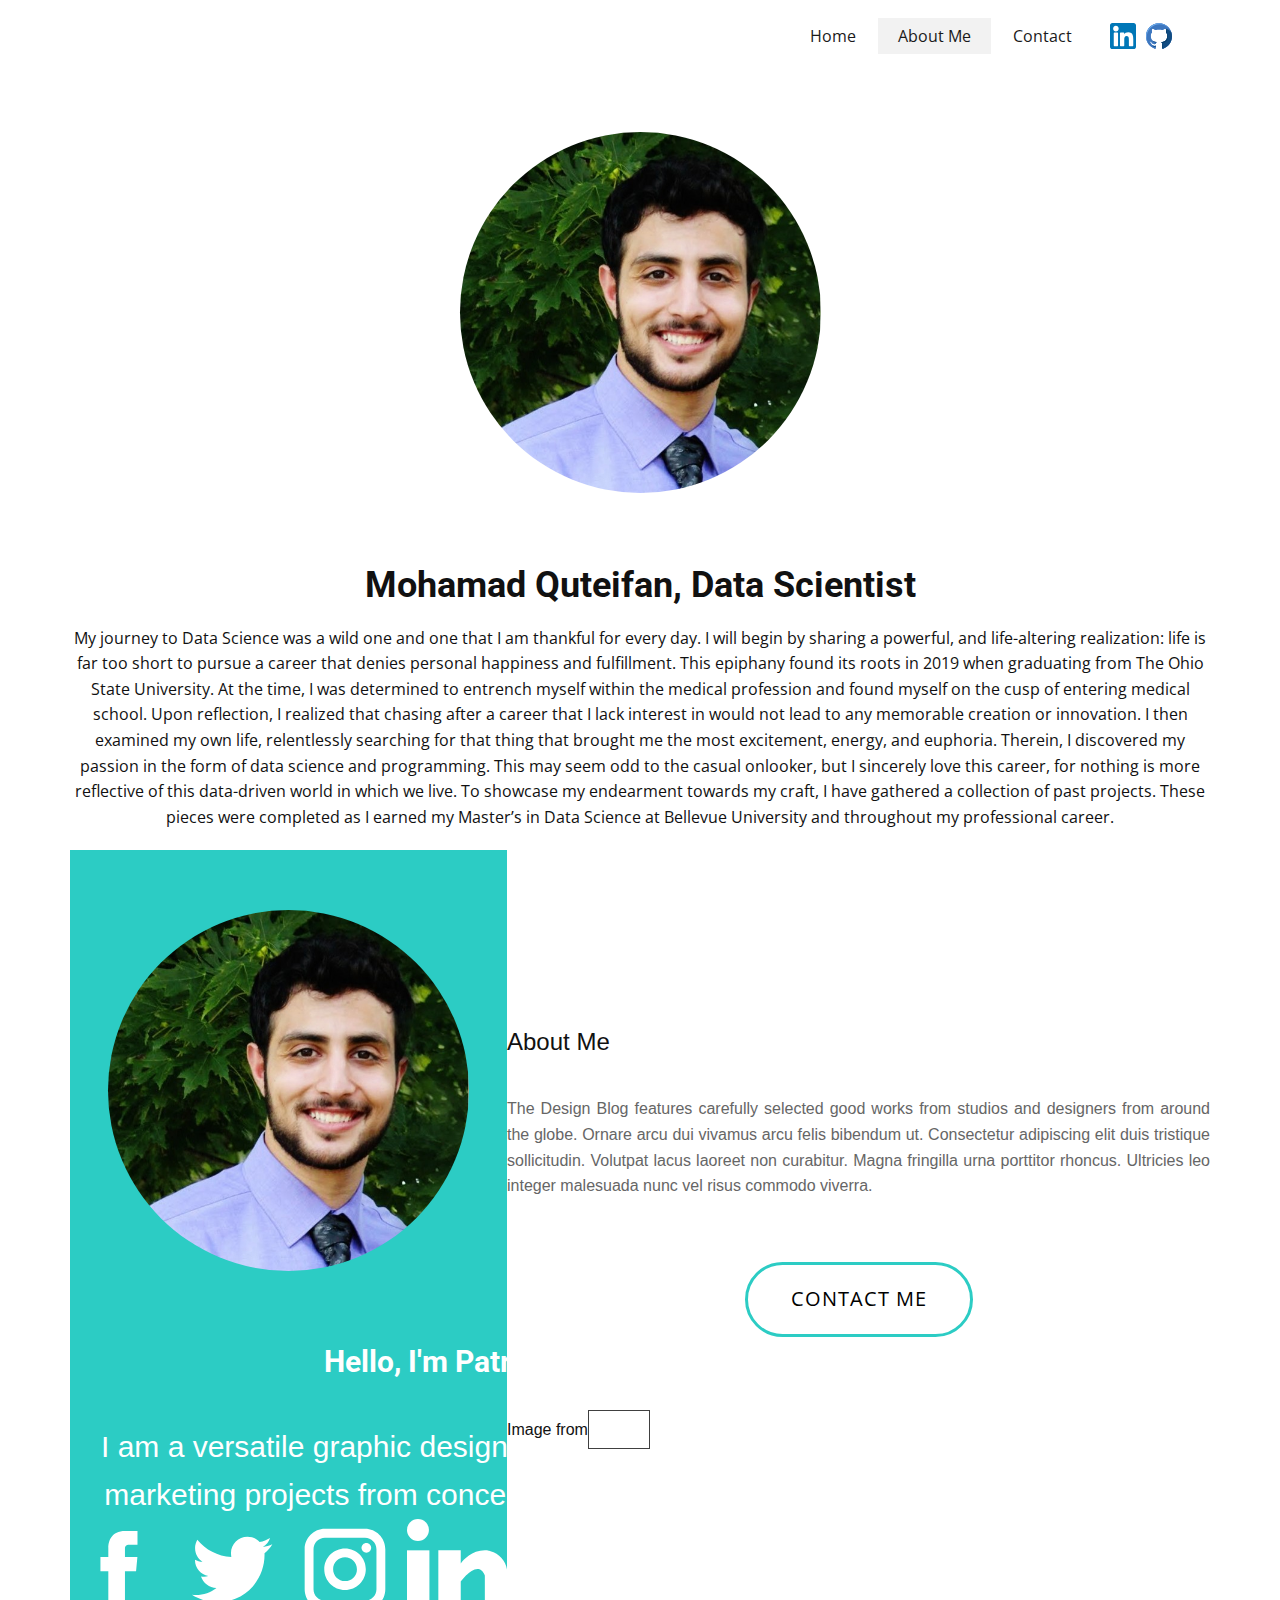
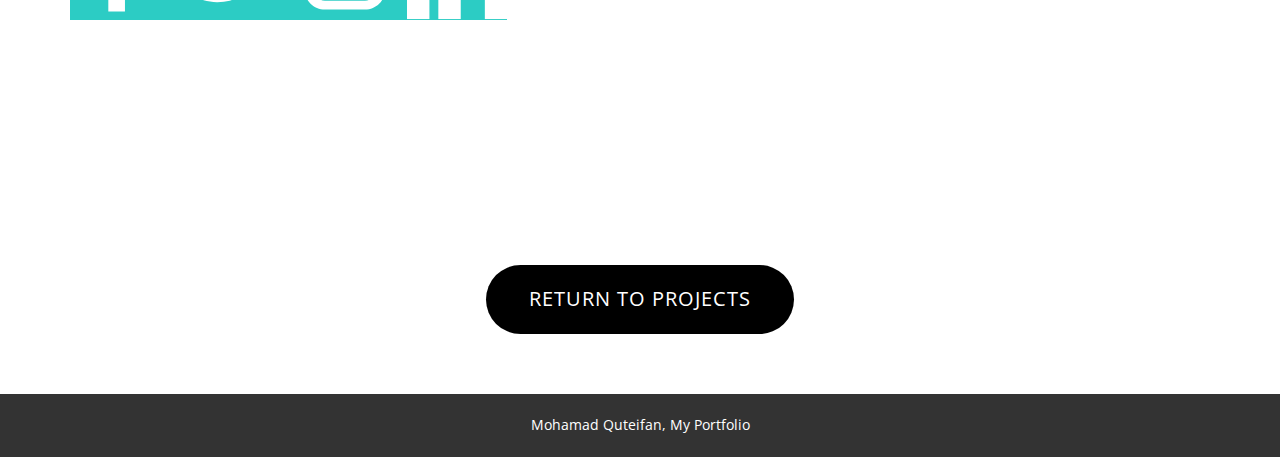
==== About-Me.html @ 0abb43b4 "init" ====
<!DOCTYPE html>
<html style="font-size: 16px;">
  <head>
    <meta name="viewport" content="width=device-width, initial-scale=1.0">
    <meta charset="utf-8">
    <meta name="keywords" content="Mohamad Quteifan, Data Scientist">
    <meta name="description" content="">
    <meta name="page_type" content="np-template-header-footer-from-plugin">
    <title>About Me</title>
    <link rel="stylesheet" href="nicepage.css" media="screen">
<link rel="stylesheet" href="About-Me.css" media="screen">
    <script class="u-script" type="text/javascript" src="jquery.js" defer=""></script>
    <script class="u-script" type="text/javascript" src="nicepage.js" defer=""></script>
    <meta name="generator" content="Nicepage 3.12.1, nicepage.com">
    <link id="u-theme-google-font" rel="stylesheet" href="https://fonts.googleapis.com/css?family=Roboto:100,100i,300,300i,400,400i,500,500i,700,700i,900,900i|Open+Sans:300,300i,400,400i,600,600i,700,700i,800,800i">
    
    
    <script type="application/ld+json">{
		"@context": "http://schema.org",
		"@type": "Organization",
		"name": "Site1",
		"url": "index.html",
		"sameAs": [
				"https://www.linkedin.com/in/mohamad-quteifan",
				"https://github.com/moe94z/job_portfolio"
		]
}</script>
    <meta property="og:title" content="About Me">
    <meta property="og:type" content="website">
    <meta name="theme-color" content="#478ac9">
    <link rel="canonical" href="index.html">
    <meta property="og:url" content="index.html">
  </head>
  <body class="u-body"><header class="u-align-center-sm u-align-center-xs u-clearfix u-header u-header" id="sec-03a2"><div class="u-clearfix u-sheet u-sheet-1">
        <div class="u-social-icons u-spacing-10 u-social-icons-1">
          <a class="u-social-url" title="LinkedIn" target="_blank" href="https://www.linkedin.com/in/mohamad-quteifan"><span class="u-icon u-icon-circle u-social-facebook u-social-icon u-icon-1"><svg class="u-svg-link" preserveAspectRatio="xMidYMin slice" viewBox="0 0 382 382" style=""><use xmlns:xlink="http://www.w3.org/1999/xlink" xlink:href="#svg-62d9"></use></svg><svg class="u-svg-content" viewBox="0 0 382 382" x="0px" y="0px" id="svg-62d9" style="enable-background:new 0 0 382 382;"><path style="fill:currentColor;" d="M347.445,0H34.555C15.471,0,0,15.471,0,34.555v312.889C0,366.529,15.471,382,34.555,382h312.889  C366.529,382,382,366.529,382,347.444V34.555C382,15.471,366.529,0,347.445,0z M118.207,329.844c0,5.554-4.502,10.056-10.056,10.056  H65.345c-5.554,0-10.056-4.502-10.056-10.056V150.403c0-5.554,4.502-10.056,10.056-10.056h42.806  c5.554,0,10.056,4.502,10.056,10.056V329.844z M86.748,123.432c-22.459,0-40.666-18.207-40.666-40.666S64.289,42.1,86.748,42.1  s40.666,18.207,40.666,40.666S109.208,123.432,86.748,123.432z M341.91,330.654c0,5.106-4.14,9.246-9.246,9.246H286.73  c-5.106,0-9.246-4.14-9.246-9.246v-84.168c0-12.556,3.683-55.021-32.813-55.021c-28.309,0-34.051,29.066-35.204,42.11v97.079  c0,5.106-4.139,9.246-9.246,9.246h-44.426c-5.106,0-9.246-4.14-9.246-9.246V149.593c0-5.106,4.14-9.246,9.246-9.246h44.426  c5.106,0,9.246,4.14,9.246,9.246v15.655c10.497-15.753,26.097-27.912,59.312-27.912c73.552,0,73.131,68.716,73.131,106.472  L341.91,330.654L341.91,330.654z"></path></svg></span>
          </a>
          <a class="u-social-url" title="Github" target="_blank" href="https://github.com/moe94z/job_portfolio"><span class="u-icon u-icon-circle u-social-icon u-social-twitter u-icon-2"><svg class="u-svg-link" preserveAspectRatio="xMidYMin slice" viewBox="0 0 496 496" style=""><use xmlns:xlink="http://www.w3.org/1999/xlink" xlink:href="#svg-66b6"></use></svg><svg class="u-svg-content" viewBox="0 0 496 496" x="0px" y="0px" id="svg-66b6" style="enable-background:new 0 0 496 496;"><path id="SVGCleanerId_0" style="fill:#3E77BF;" d="M247.992,5.163C111.048,5.163,0,116.627,0,254.163  c0,109.992,71.048,203.32,169.632,236.24c12.392,2.296,16.912-5.392,16.912-12c0-5.904-0.216-21.56-0.336-42.344  c-69,15.064-83.552-33.376-83.552-33.376c-11.264-28.768-27.52-36.408-27.52-36.408c-22.528-15.456,1.696-15.16,1.696-15.16  c24.88,1.752,37.976,25.672,37.976,25.672c22.144,38.048,58.064,27.048,72.192,20.672c2.232-16.08,8.656-27.064,15.736-33.28  c-55.056-6.296-112.944-27.64-112.944-123.04c0-27.176,9.656-49.408,25.52-66.832c-2.568-6.296-11.072-31.6,2.416-65.872  c0,0,20.832-6.688,68.2,25.52c19.784-5.52,41-8.28,62.096-8.392c21.048,0.112,42.28,2.864,62.096,8.392  c47.328-32.208,68.128-25.52,68.128-25.52c13.52,34.272,5.016,59.576,2.456,65.872c15.904,17.424,25.504,39.648,25.504,66.832  c0,95.64-57.984,116.68-113.232,122.856c8.904,7.688,16.832,22.872,16.832,46.112c0,33.296-0.296,60.128-0.296,68.296  c0,6.672,4.472,14.424,17.048,11.968C425.016,457.387,496,364.123,496,254.163C496,116.627,384.952,5.163,247.992,5.163z"></path><g><path id="SVGCleanerId_0_1_" style="fill:#3E77BF;" d="M247.992,5.163C111.048,5.163,0,116.627,0,254.163   c0,109.992,71.048,203.32,169.632,236.24c12.392,2.296,16.912-5.392,16.912-12c0-5.904-0.216-21.56-0.336-42.344   c-69,15.064-83.552-33.376-83.552-33.376c-11.264-28.768-27.52-36.408-27.52-36.408c-22.528-15.456,1.696-15.16,1.696-15.16   c24.88,1.752,37.976,25.672,37.976,25.672c22.144,38.048,58.064,27.048,72.192,20.672c2.232-16.08,8.656-27.064,15.736-33.28   c-55.056-6.296-112.944-27.64-112.944-123.04c0-27.176,9.656-49.408,25.52-66.832c-2.568-6.296-11.072-31.6,2.416-65.872   c0,0,20.832-6.688,68.2,25.52c19.784-5.52,41-8.28,62.096-8.392c21.048,0.112,42.28,2.864,62.096,8.392   c47.328-32.208,68.128-25.52,68.128-25.52c13.52,34.272,5.016,59.576,2.456,65.872c15.904,17.424,25.504,39.648,25.504,66.832   c0,95.64-57.984,116.68-113.232,122.856c8.904,7.688,16.832,22.872,16.832,46.112c0,33.296-0.296,60.128-0.296,68.296   c0,6.672,4.472,14.424,17.048,11.968C425.016,457.387,496,364.123,496,254.163C496,116.627,384.952,5.163,247.992,5.163z"></path>
</g><g><path style="fill:#114C82;" d="M378.496,109.131c13.128,33.904,4.752,58.928,2.2,65.176c15.904,17.424,25.504,39.648,25.504,66.832   c0,95.64-57.984,116.68-113.232,122.856c8.904,7.688,16.832,22.872,16.832,46.112c0,33.296-0.296,60.128-0.296,68.296   c0,6.672,4.472,14.424,17.048,11.968C425.016,457.387,496,364.123,496,254.163c0-29.56-5.152-57.896-14.568-84.2   C447.24,133.963,409.184,109.987,378.496,109.131z"></path><path style="fill:#114C82;" d="M192.976,377.323c2.784-5.616,6.184-9.984,9.76-13.144c-30.176-3.456-61.168-11.512-83.048-33.744   C136.52,358.451,163.928,371.195,192.976,377.323z"></path>
</g><path style="fill:#6CA9EA;" d="M12.912,270.947c0-137.536,111.048-249,247.992-249c76.04,0,144.056,34.392,189.536,88.488  C405.52,46.755,331.616,5.163,247.992,5.163C111.048,5.163,0,116.627,0,254.163c0,61.32,22.12,117.424,58.752,160.792  C29.944,374.291,12.912,324.643,12.912,270.947z"></path><path style="fill:#083E66;" d="M322.712,426.899c0-23.232-7.928-38.44-16.832-46.128c55.248-6.16,113.24-27.216,113.24-122.848  c0-27.184-9.6-49.4-25.52-66.824c2.576-6.296,11.096-31.608-2.456-65.872c0,0-2.576-0.792-7.896-0.488  c5.808,25.84-0.416,44.32-2.552,49.568c15.904,17.424,25.504,39.648,25.504,66.832c0,95.64-57.984,116.68-113.232,122.856  c8.904,7.688,16.832,22.872,16.832,46.112c0,33.296-0.296,60.128-0.296,68.296c0,5.872,3.496,12.568,12.92,12.408  C322.488,479.555,322.712,455.659,322.712,426.899z"></path><path style="fill:#114C82;" d="M117.464,423.995c5.208,10.72,22.712,36.4,68.888,30.992c-0.064-5.648-0.112-11.976-0.144-18.928  C150.584,443.835,129.552,434.667,117.464,423.995z"></path><path style="fill:#6CA9EA;" d="M126.368,391.387c-1.592-2.4-4.576-6.472-8.904-10.544  C120.272,385.011,123.256,388.507,126.368,391.387z"></path></svg></span>
          </a>
        </div>
        <nav class="u-align-left u-menu u-menu-dropdown u-offcanvas u-menu-1">
          <div class="menu-collapse" style="font-size: 1rem;">
            <a class="u-button-style u-nav-link" href="#">
              <svg class="u-svg-link" preserveAspectRatio="xMidYMin slice" viewBox="0 0 302 302" style=""><use xmlns:xlink="http://www.w3.org/1999/xlink" xlink:href="#svg-8a8f"></use></svg>
              <svg xmlns="http://www.w3.org/2000/svg" xmlns:xlink="http://www.w3.org/1999/xlink" version="1.1" id="svg-8a8f" x="0px" y="0px" viewBox="0 0 302 302" style="enable-background:new 0 0 302 302;" xml:space="preserve" class="u-svg-content"><g><rect y="36" width="302" height="30"></rect><rect y="236" width="302" height="30"></rect><rect y="136" width="302" height="30"></rect>
</g><g></g><g></g><g></g><g></g><g></g><g></g><g></g><g></g><g></g><g></g><g></g><g></g><g></g><g></g><g></g></svg>
            </a>
          </div>
          <div class="u-custom-menu u-nav-container">
            <ul class="u-nav u-spacing-2 u-unstyled u-nav-1"><li class="u-nav-item"><a class="u-active-grey-5 u-button-style u-hover-grey-10 u-nav-link u-text-active-grey-90 u-text-grey-90 u-text-hover-grey-90" target="_blank" href="Home.html" style="padding: 10px 20px;">Home</a>
</li><li class="u-nav-item"><a class="u-active-grey-5 u-button-style u-hover-grey-10 u-nav-link u-text-active-grey-90 u-text-grey-90 u-text-hover-grey-90" target="_blank" href="About-Me.html" style="padding: 10px 20px;">About Me</a>
</li><li class="u-nav-item"><a class="u-active-grey-5 u-button-style u-hover-grey-10 u-nav-link u-text-active-grey-90 u-text-grey-90 u-text-hover-grey-90" target="_blank" href="Contact.html" style="padding: 10px 20px;">Contact</a>
</li></ul>
          </div>
          <div class="u-custom-menu u-nav-container-collapse">
            <div class="u-align-center u-black u-container-style u-inner-container-layout u-opacity u-opacity-95 u-sidenav">
              <div class="u-sidenav-overflow">
                <div class="u-menu-close"></div>
                <ul class="u-align-center u-nav u-popupmenu-items u-unstyled u-nav-2"><li class="u-nav-item"><a class="u-button-style u-nav-link" target="_blank" href="Home.html" style="padding: 10px 20px;">Home</a>
</li><li class="u-nav-item"><a class="u-button-style u-nav-link" target="_blank" href="About-Me.html" style="padding: 10px 20px;">About Me</a>
</li><li class="u-nav-item"><a class="u-button-style u-nav-link" target="_blank" href="Contact.html" style="padding: 10px 20px;">Contact</a>
</li></ul>
              </div>
            </div>
            <div class="u-black u-menu-overlay u-opacity u-opacity-70"></div>
          </div>
        </nav>
      </div></header>
    <section class="u-align-center u-clearfix u-section-1" id="sec-ff86">
      <div class="u-clearfix u-sheet u-valign-middle u-sheet-1">
        <div alt="" class="u-image u-image-circle u-image-1" data-image-width="601" data-image-height="601"></div>
        <h2 class="u-text u-text-1">Mohamad Quteifan, Data Scientist</h2>
        <p class="u-align-center u-text u-text-3">My journey to Data Science was a wild one and one that I am thankful for every day. I will begin by sharing a powerful, and life-altering 
          realization: life is far too short to pursue a career that denies personal happiness and fulfillment. This epiphany 
          found its roots in 2019 when graduating from The Ohio State University. At the time, I was determined to entrench 
          myself within the medical profession and found myself on the cusp of entering medical school. Upon reflection, I 
          realized that chasing after a career that I lack interest in would not lead to any memorable creation or innovation. 
          I then examined my own life, relentlessly searching for that thing that brought me the most excitement, energy, and 
          euphoria. Therein, I discovered my passion in the form of data science and programming. This may seem odd to the 
          casual onlooker, but I sincerely love this career, for nothing is more reflective of this data-driven world in which
           we live. To showcase my endearment towards my craft, I have gathered a collection of past projects. 
           These pieces were completed as I earned my Master’s in Data Science at Bellevue University and throughout my 
           professional career. </p>
           <section class="u-align-center-sm u-align-center-xs u-clearfix u-section-1" id="carousel_1a8f">
            <div class="u-clearfix u-sheet u-sheet-1">
              <div class="u-clearfix u-layout-wrap u-layout-wrap-1">
                <div class="u-gutter-0 u-layout">
                  <div class="u-layout-row">
                    <div class="u-align-center u-container-style u-layout-cell u-palette-4-base u-size-23 u-layout-cell-1">
                      <div class="u-container-layout u-container-layout-1">
                        <div class="u-image u-image-circle u-image-1" alt="" data-image-width="1000" data-image-height="876"></div>
                        <h3 class="u-custom-font u-text u-text-default u-text-1"> Hello, I'm Patrycja</h3>
                        <p class="u-custom-font u-font-pt-sans u-text u-text-2"> I am a versatile graphic designer who can approach marketing projects from concept to implementation. </p>
                        <div class="u-social-icons u-spacing-12 u-social-icons-1">
                          <a class="u-social-url" title="facebook" target="_blank" href="https://facebook.com/name"><span class="u-icon u-social-facebook u-social-icon u-text-white"><svg class="u-svg-link" preserveAspectRatio="xMidYMin slice" viewBox="0 0 112 112" style=""><use xlink:href="#svg-2e4f"></use></svg><svg class="u-svg-content" viewBox="0 0 112 112" x="0" y="0" id="svg-2e4f"><path fill="currentColor" d="M75.5,28.8H65.4c-1.5,0-4,0.9-4,4.3v9.4h13.9l-1.5,15.8H61.4v45.1H42.8V58.3h-8.8V42.4h8.8V32.2
      c0-7.4,3.4-18.8,18.8-18.8h13.8v15.4H75.5z"></path></svg></span>
                          </a>
                          <a class="u-social-url" title="twitter" target="_blank" href="https://twitter.com/name"><span class="u-icon u-social-icon u-social-twitter u-text-white"><svg class="u-svg-link" preserveAspectRatio="xMidYMin slice" viewBox="0 0 112 112" style=""><use xlink:href="#svg-c508"></use></svg><svg class="u-svg-content" viewBox="0 0 112 112" x="0" y="0" id="svg-c508"><path fill="currentColor" d="M92.2,38.2c0,0.8,0,1.6,0,2.3c0,24.3-18.6,52.4-52.6,52.4c-10.6,0.1-20.2-2.9-28.5-8.2
        c1.4,0.2,2.9,0.2,4.4,0.2c8.7,0,16.7-2.9,23-7.9c-8.1-0.2-14.9-5.5-17.3-12.8c1.1,0.2,2.4,0.2,3.4,0.2c1.6,0,3.3-0.2,4.8-0.7
        c-8.4-1.6-14.9-9.2-14.9-18c0-0.2,0-0.2,0-0.2c2.5,1.4,5.4,2.2,8.4,2.3c-5-3.3-8.3-8.9-8.3-15.4c0-3.4,1-6.5,2.5-9.2
        c9.1,11.1,22.7,18.5,38,19.2c-0.2-1.4-0.4-2.8-0.4-4.3c0.1-10,8.3-18.2,18.5-18.2c5.4,0,10.1,2.2,13.5,5.7c4.3-0.8,8.1-2.3,11.7-4.5
        c-1.4,4.3-4.3,7.9-8.1,10.1c3.7-0.4,7.3-1.4,10.6-2.9C98.9,32.3,95.7,35.5,92.2,38.2z"></path></svg></span>
                          </a>
                          <a class="u-social-url" title="instagram" target="_blank" href="https://instagram.com/name"><span class="u-icon u-social-icon u-social-instagram u-text-white"><svg class="u-svg-link" preserveAspectRatio="xMidYMin slice" viewBox="0 0 112 112" style=""><use xlink:href="#svg-9d85"></use></svg><svg class="u-svg-content" viewBox="0 0 112 112" x="0" y="0" id="svg-9d85"><path fill="currentColor" d="M55.9,32.9c-12.8,0-23.2,10.4-23.2,23.2s10.4,23.2,23.2,23.2s23.2-10.4,23.2-23.2S68.7,32.9,55.9,32.9z
         M55.9,69.4c-7.4,0-13.3-6-13.3-13.3c-0.1-7.4,6-13.3,13.3-13.3s13.3,6,13.3,13.3C69.3,63.5,63.3,69.4,55.9,69.4z"></path><path fill="#FFFFFF" d="M79.7,26.8c-3,0-5.4,2.5-5.4,5.4s2.5,5.4,5.4,5.4c3,0,5.4-2.5,5.4-5.4S82.7,26.8,79.7,26.8z"></path><path fill="currentColor" d="M78.2,11H33.5C21,11,10.8,21.3,10.8,33.7v44.7c0,12.6,10.2,22.8,22.7,22.8h44.7c12.6,0,22.7-10.2,22.7-22.7
        V33.7C100.8,21.1,90.6,11,78.2,11z M91,78.4c0,7.1-5.8,12.8-12.8,12.8H33.5c-7.1,0-12.8-5.8-12.8-12.8V33.7
        c0-7.1,5.8-12.8,12.8-12.8h44.7c7.1,0,12.8,5.8,12.8,12.8V78.4z"></path></svg></span>
                          </a>
                          <a class="u-social-url" target="_blank" data-type="Custom" title="Custom" href=""><span class="u-icon u-social-custom u-social-icon u-text-white u-icon-4"><svg class="u-svg-link" preserveAspectRatio="xMidYMin slice" viewBox="0 0 512 512" style=""><use xlink:href="#svg-ff0d"></use></svg><svg class="u-svg-content" viewBox="0 0 512 512" x="0px" y="0px" id="svg-ff0d" style="enable-background:new 0 0 512 512;"><g><g><rect y="160" width="114.496" height="352"></rect>
      </g>
      </g><g><g><path d="M426.368,164.128c-1.216-0.384-2.368-0.8-3.648-1.152c-1.536-0.352-3.072-0.64-4.64-0.896    c-6.08-1.216-12.736-2.08-20.544-2.08c-66.752,0-109.088,48.544-123.04,67.296V160H160v352h114.496V320    c0,0,86.528-120.512,123.04-32c0,79.008,0,224,0,224H512V274.464C512,221.28,475.552,176.96,426.368,164.128z"></path>
      </g>
      </g><g><g><circle cx="56" cy="56" r="56"></circle>
      </g>
      </g></svg></span>
                          </a>
                        </div>
                      </div>
                    </div>
                    <div class="u-align-center-sm u-align-center-xs u-align-justify-lg u-align-justify-md u-align-justify-xl u-container-style u-layout-cell u-size-37 u-layout-cell-2">
                      <div class="u-container-layout u-valign-middle u-container-layout-2">
                        <h4 class="u-custom-font u-font-montserrat u-text u-text-default u-text-3">About Me</h4>
                        <p class="u-custom-font u-font-montserrat u-text u-text-default u-text-grey-60 u-text-4"> The Design Blog features carefully selected good works from studios and designers from around the globe. Ornare arcu dui vivamus arcu felis bibendum ut. Consectetur adipiscing elit duis tristique sollicitudin. Volutpat lacus laoreet non curabitur. Magna fringilla urna porttitor rhoncus. Ultricies leo integer malesuada nunc vel risus commodo viverra.</p>
                        <a href="#" class="u-active-black u-border-3 u-border-palette-4-base u-btn u-btn-round u-button-style u-hover-black u-none u-radius-50 u-text-active-white u-text-black u-text-hover-white u-btn-1">Contact Me</a>
                        <p class="u-custom-font u-font-montserrat u-text u-text-default u-text-5">Image from <a href="" class="u-active-none u-border-1 u-border-active-palette-4-dark-1 u-border-grey-75 u-border-hover-palette-4-dark-1 u-bottom-left-radius-0 u-bottom-right-radius-0 u-btn u-button-link u-button-style u-hover-none u-none u-radius-0 u-text-body-color u-top-left-radius-0 u-top-right-radius-0 u-btn-2"></a>
                        </p>
                      </div>
                    </div>
                  </div>
                </div>
              </div>
            </div>
          </section>
        <a href="https://moe94z.github.io/Home.html" target="_blank" class="u-black u-btn u-btn-round u-button-style u-radius-50 u-text-body-alt-color u-btn-1">Return to Projects</a>
      </div>
    </section>
    
    
    <footer class="u-align-center u-clearfix u-footer u-grey-80 u-footer" id="sec-ed56"><div class="u-clearfix u-sheet u-sheet-1">
        <p class="u-small-text u-text u-text-variant u-text-1">Mohamad Quteifan, My Portfolio</p>
      </div></footer>
  </body>
</html>
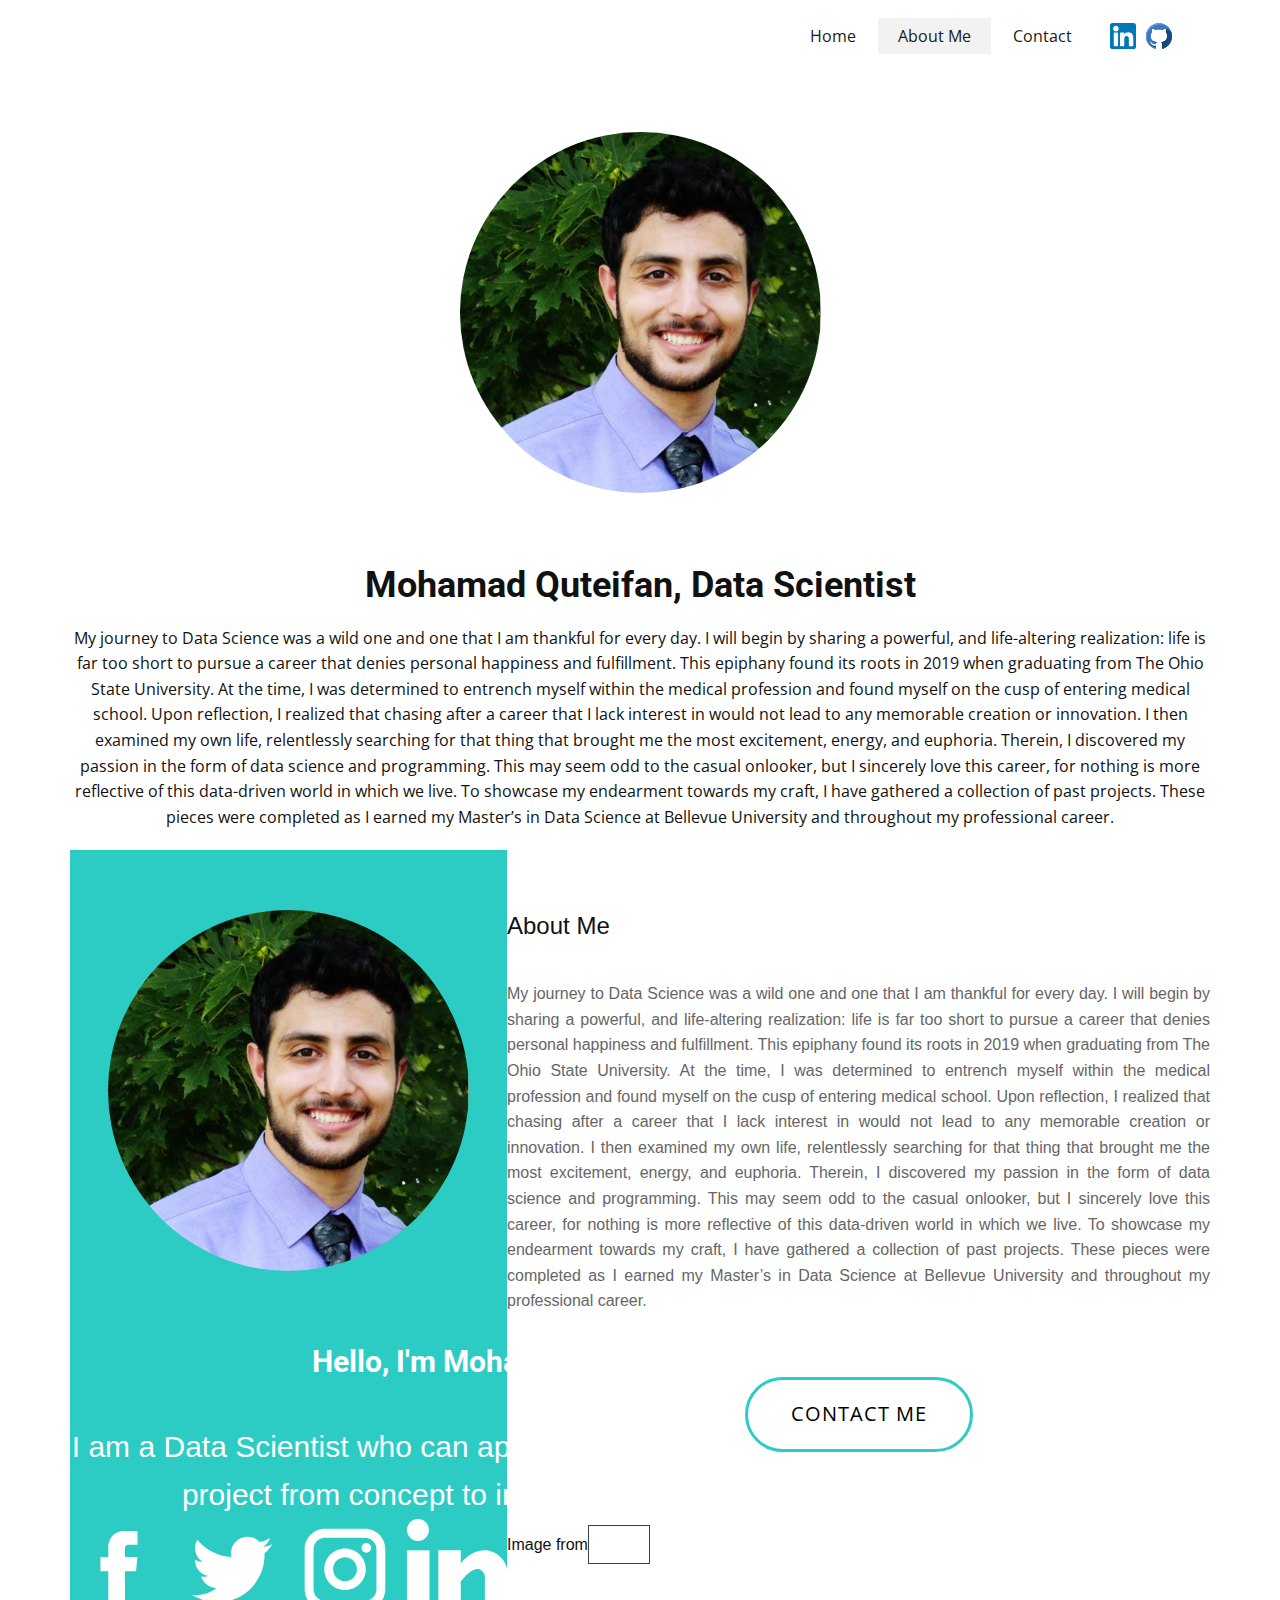
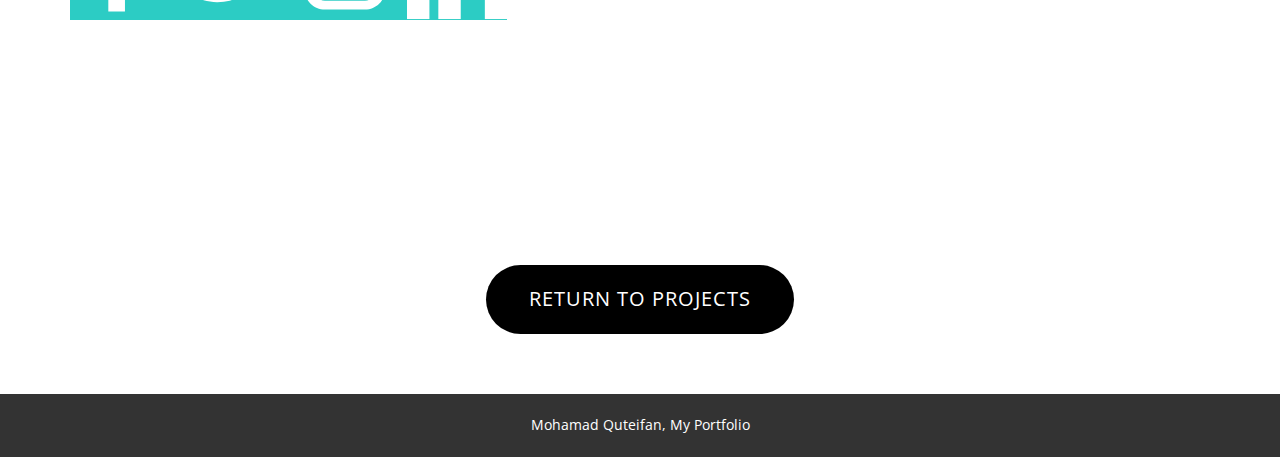
==== commit f8f43202: "init" ====
--- a/About-Me.html
+++ b/About-Me.html
@@ -91,8 +91,8 @@
                     <div class="u-align-center u-container-style u-layout-cell u-palette-4-base u-size-23 u-layout-cell-1">
                       <div class="u-container-layout u-container-layout-1">
                         <div class="u-image u-image-circle u-image-1" alt="" data-image-width="1000" data-image-height="876"></div>
-                        <h3 class="u-custom-font u-text u-text-default u-text-1"> Hello, I'm Patrycja</h3>
-                        <p class="u-custom-font u-font-pt-sans u-text u-text-2"> I am a versatile graphic designer who can approach marketing projects from concept to implementation. </p>
+                        <h3 class="u-custom-font u-text u-text-default u-text-1"> Hello, I'm Mohamad</h3>
+                        <p class="u-custom-font u-font-pt-sans u-text u-text-2"> I am a Data Scientist who can approach any data-based project from concept to implementation. </p>
                         <div class="u-social-icons u-spacing-12 u-social-icons-1">
                           <a class="u-social-url" title="facebook" target="_blank" href="https://facebook.com/name"><span class="u-icon u-social-facebook u-social-icon u-text-white"><svg class="u-svg-link" preserveAspectRatio="xMidYMin slice" viewBox="0 0 112 112" style=""><use xlink:href="#svg-2e4f"></use></svg><svg class="u-svg-content" viewBox="0 0 112 112" x="0" y="0" id="svg-2e4f"><path fill="currentColor" d="M75.5,28.8H65.4c-1.5,0-4,0.9-4,4.3v9.4h13.9l-1.5,15.8H61.4v45.1H42.8V58.3h-8.8V42.4h8.8V32.2
       c0-7.4,3.4-18.8,18.8-18.8h13.8v15.4H75.5z"></path></svg></span>
@@ -122,7 +122,19 @@
                     <div class="u-align-center-sm u-align-center-xs u-align-justify-lg u-align-justify-md u-align-justify-xl u-container-style u-layout-cell u-size-37 u-layout-cell-2">
                       <div class="u-container-layout u-valign-middle u-container-layout-2">
                         <h4 class="u-custom-font u-font-montserrat u-text u-text-default u-text-3">About Me</h4>
-                        <p class="u-custom-font u-font-montserrat u-text u-text-default u-text-grey-60 u-text-4"> The Design Blog features carefully selected good works from studios and designers from around the globe. Ornare arcu dui vivamus arcu felis bibendum ut. Consectetur adipiscing elit duis tristique sollicitudin. Volutpat lacus laoreet non curabitur. Magna fringilla urna porttitor rhoncus. Ultricies leo integer malesuada nunc vel risus commodo viverra.</p>
+                        <p class="u-custom-font u-font-montserrat u-text u-text-default u-text-grey-60 u-text-4"> My journey to Data Science was 
+                          a wild one and one that I am thankful for every day. I will begin by sharing a powerful, and life-altering 
+                          realization: life is far too short to pursue a career that denies personal happiness and fulfillment. This epiphany 
+                          found its roots in 2019 when graduating from The Ohio State University. At the time, I was determined to entrench 
+                          myself within the medical profession and found myself on the cusp of entering medical school. Upon reflection, I 
+                          realized that chasing after a career that I lack interest in would not lead to any memorable creation or innovation. 
+                          I then examined my own life, relentlessly searching for that thing that brought me the most excitement, energy, and 
+                          euphoria. Therein, I discovered my passion in the form of data science and programming. This may seem odd to the 
+                          casual onlooker, but I sincerely love this career, for nothing is more reflective of this data-driven world in which
+                           we live. To showcase my endearment towards my craft, I have gathered a collection of past projects. 
+                           These pieces were completed as I earned my Master’s in Data Science at Bellevue University and throughout my 
+                           professional career. 
+                          </p>
                         <a href="#" class="u-active-black u-border-3 u-border-palette-4-base u-btn u-btn-round u-button-style u-hover-black u-none u-radius-50 u-text-active-white u-text-black u-text-hover-white u-btn-1">Contact Me</a>
                         <p class="u-custom-font u-font-montserrat u-text u-text-default u-text-5">Image from <a href="" class="u-active-none u-border-1 u-border-active-palette-4-dark-1 u-border-grey-75 u-border-hover-palette-4-dark-1 u-bottom-left-radius-0 u-bottom-right-radius-0 u-btn u-button-link u-button-style u-hover-none u-none u-radius-0 u-text-body-color u-top-left-radius-0 u-top-right-radius-0 u-btn-2"></a>
                         </p>
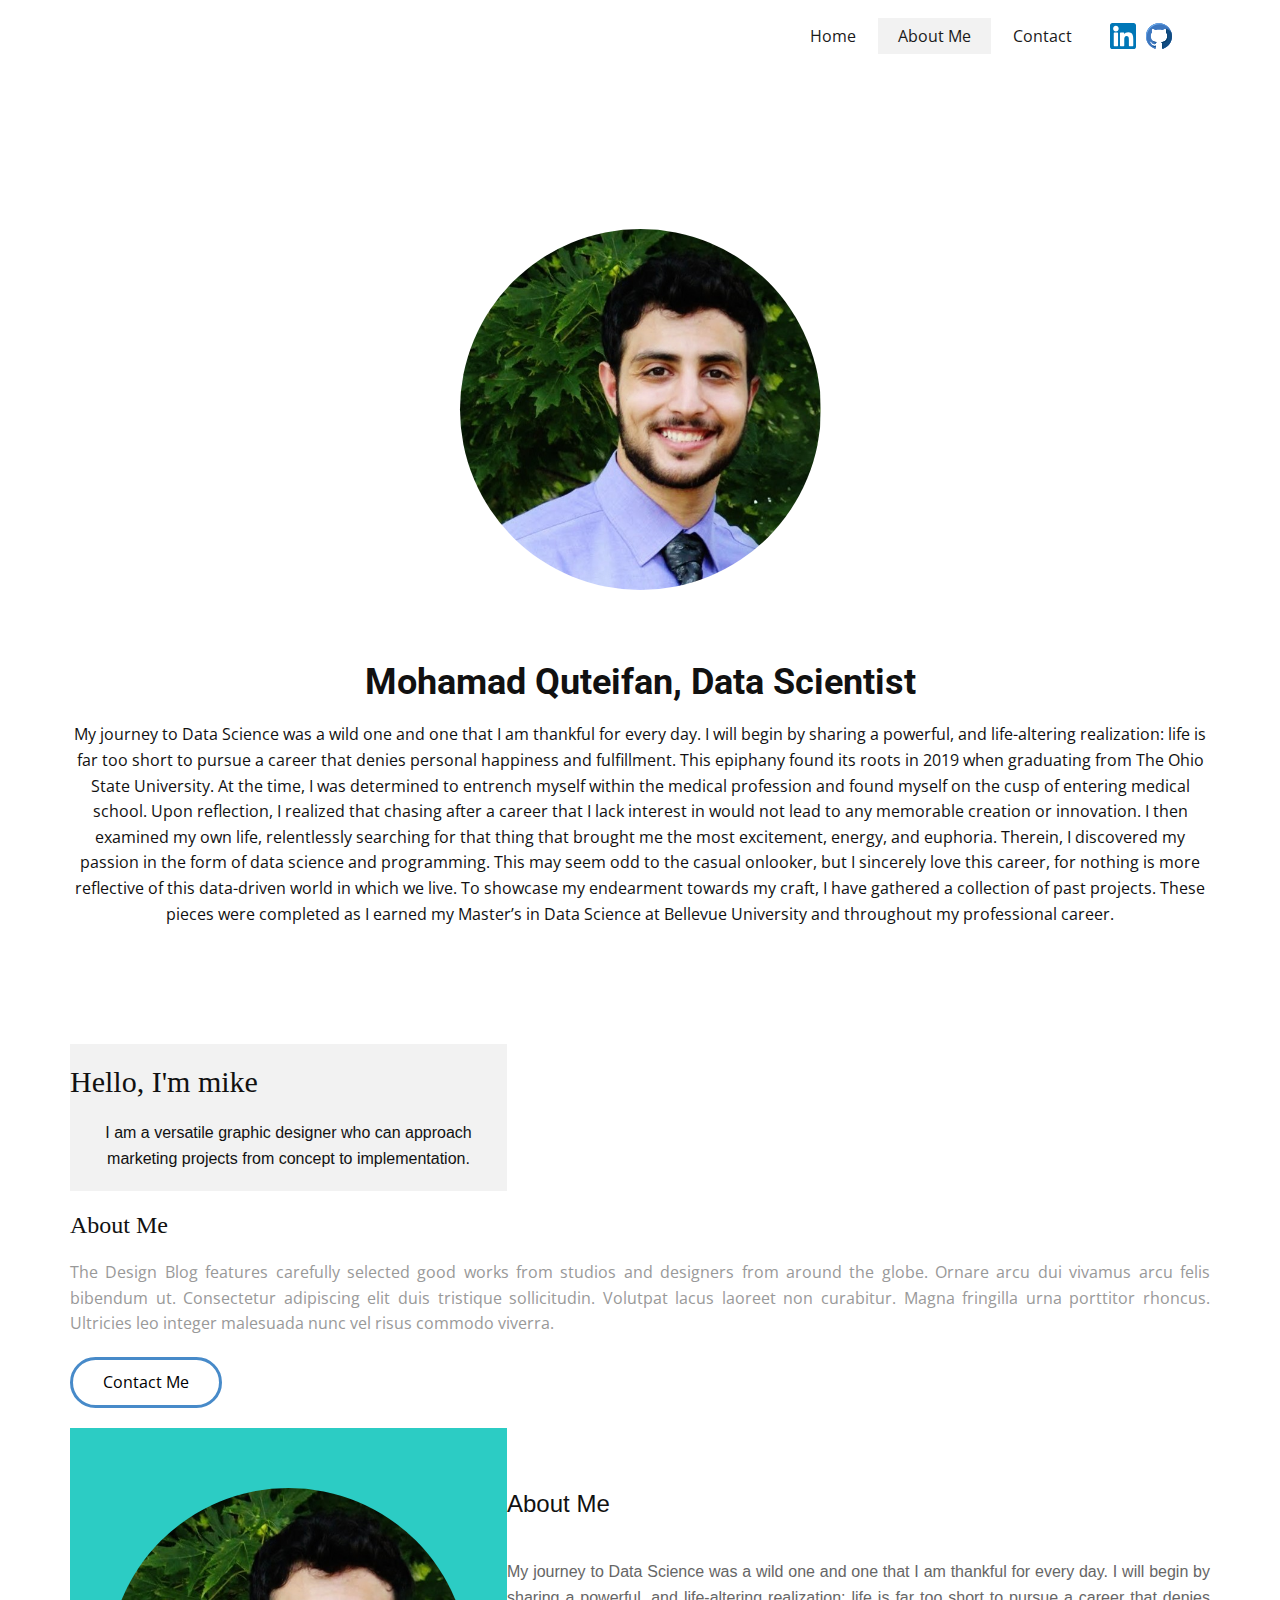
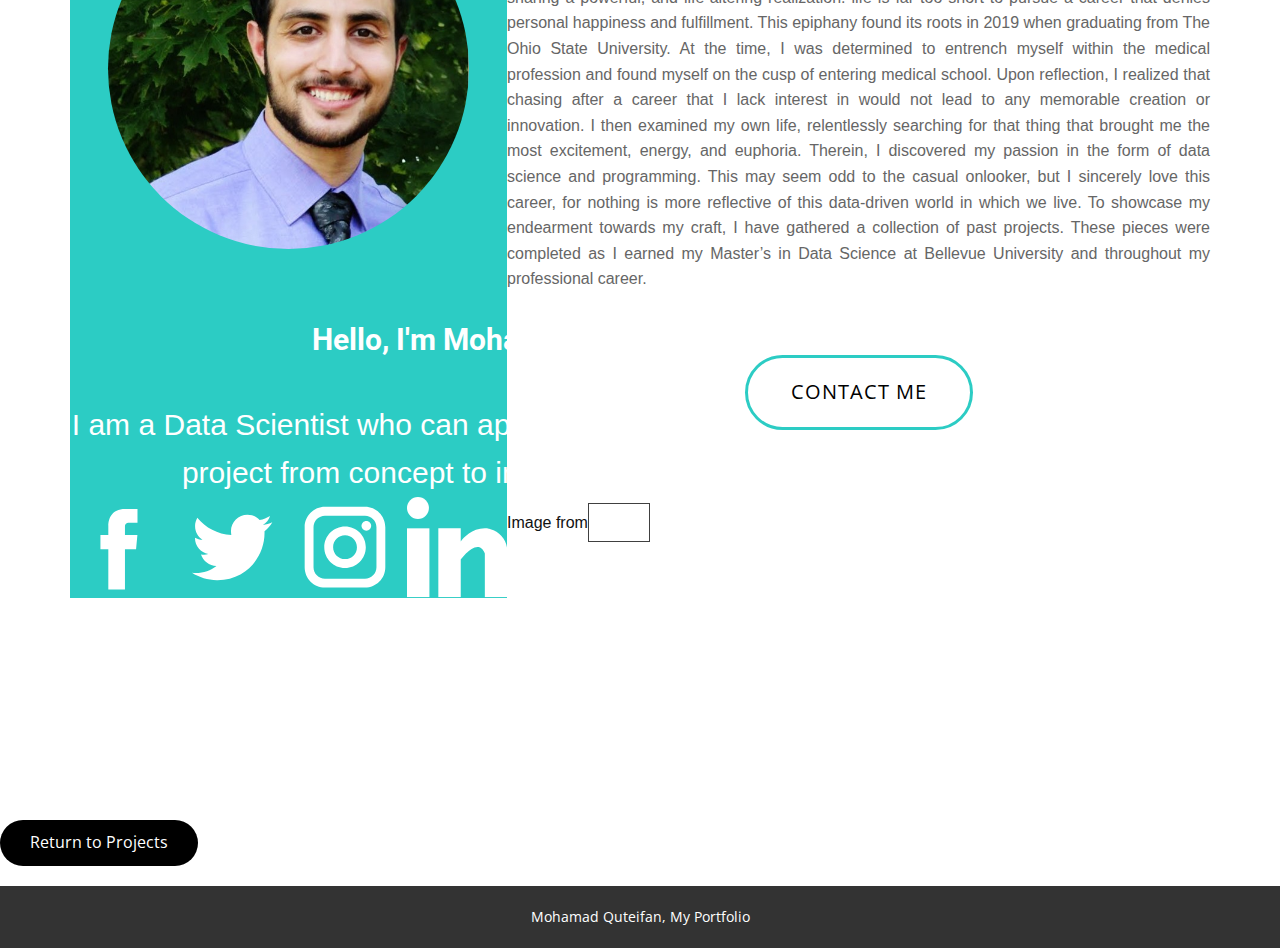
==== commit f9146efa: "init" ====
--- a/About-Me.html
+++ b/About-Me.html
@@ -83,6 +83,41 @@
            we live. To showcase my endearment towards my craft, I have gathered a collection of past projects. 
            These pieces were completed as I earned my Master’s in Data Science at Bellevue University and throughout my 
            professional career. </p>
+        </section>
+           
+      <section class="u-align-center-sm u-align-center-xs u-clearfix u-section-2" id="carousel_ff36">
+      <div class="u-clearfix u-sheet u-valign-middle-xl u-sheet-2">
+        <div class="u-clearfix u-expanded-width u-layout-wrap u-layout-wrap-1">
+          <div class="u-gutter-0 u-layout">
+            <div class="u-layout-row">
+              <div class="u-align-center u-container-style u-grey-5 u-layout-cell u-size-23 u-layout-cell-1">
+                <div class="u-container-layout u-container-layout-1">
+                  <div class="u-image u-image-circle u-image-1" alt="" data-image-width="601" data-image-height="601"></div>
+                  <h3 class="u-custom-font u-font-georgia u-text u-text-default u-text-1"> Hello, I'm mike</h3>
+                  <p class="u-custom-font u-font-pt-sans u-text u-text-2"> I am a versatile graphic designer who can approach marketing projects from concept to implementation. </p>
+                </g>
+</g><g><g><path d="M426.368,164.128c-1.216-0.384-2.368-0.8-3.648-1.152c-1.536-0.352-3.072-0.64-4.64-0.896    c-6.08-1.216-12.736-2.08-20.544-2.08c-66.752,0-109.088,48.544-123.04,67.296V160H160v352h114.496V320    c0,0,86.528-120.512,123.04-32c0,79.008,0,224,0,224H512V274.464C512,221.28,475.552,176.96,426.368,164.128z"></path>
+</g>
+</g><g><g><circle cx="56" cy="56" r="56"></circle>
+</g>
+</g></svg></span>
+                    </a>
+                  </div>
+                </div>
+              </div>
+              <div class="u-align-justify u-container-style u-layout-cell u-size-37 u-layout-cell-2" data-animation-name="customAnimationIn" data-animation-duration="2000">
+                <div class="u-container-layout u-container-layout-2">
+                  <h4 class="u-custom-font u-font-georgia u-text u-text-default u-text-3">About Me</h4>
+                  <p class="u-text u-text-default u-text-grey-40 u-text-4"> The Design Blog features carefully selected good works from studios and designers from around the globe. Ornare arcu dui vivamus arcu felis bibendum ut. Consectetur adipiscing elit duis tristique sollicitudin. Volutpat lacus laoreet non curabitur. Magna fringilla urna porttitor rhoncus. Ultricies leo integer malesuada nunc vel risus commodo viverra.</p>
+                  <a href="" class="u-active-black u-border-3 u-border-palette-1-base u-btn u-btn-round u-button-style u-hover-black u-none u-radius-50 u-text-active-white u-text-black u-text-hover-white u-btn-1">Contact Me</a>
+                </div>
+              </div>
+            </div>
+          </div>
+        </div>
+      </div>
+    </section>
+           
            <section class="u-align-center-sm u-align-center-xs u-clearfix u-section-1" id="carousel_1a8f">
             <div class="u-clearfix u-sheet u-sheet-1">
               <div class="u-clearfix u-layout-wrap u-layout-wrap-1">
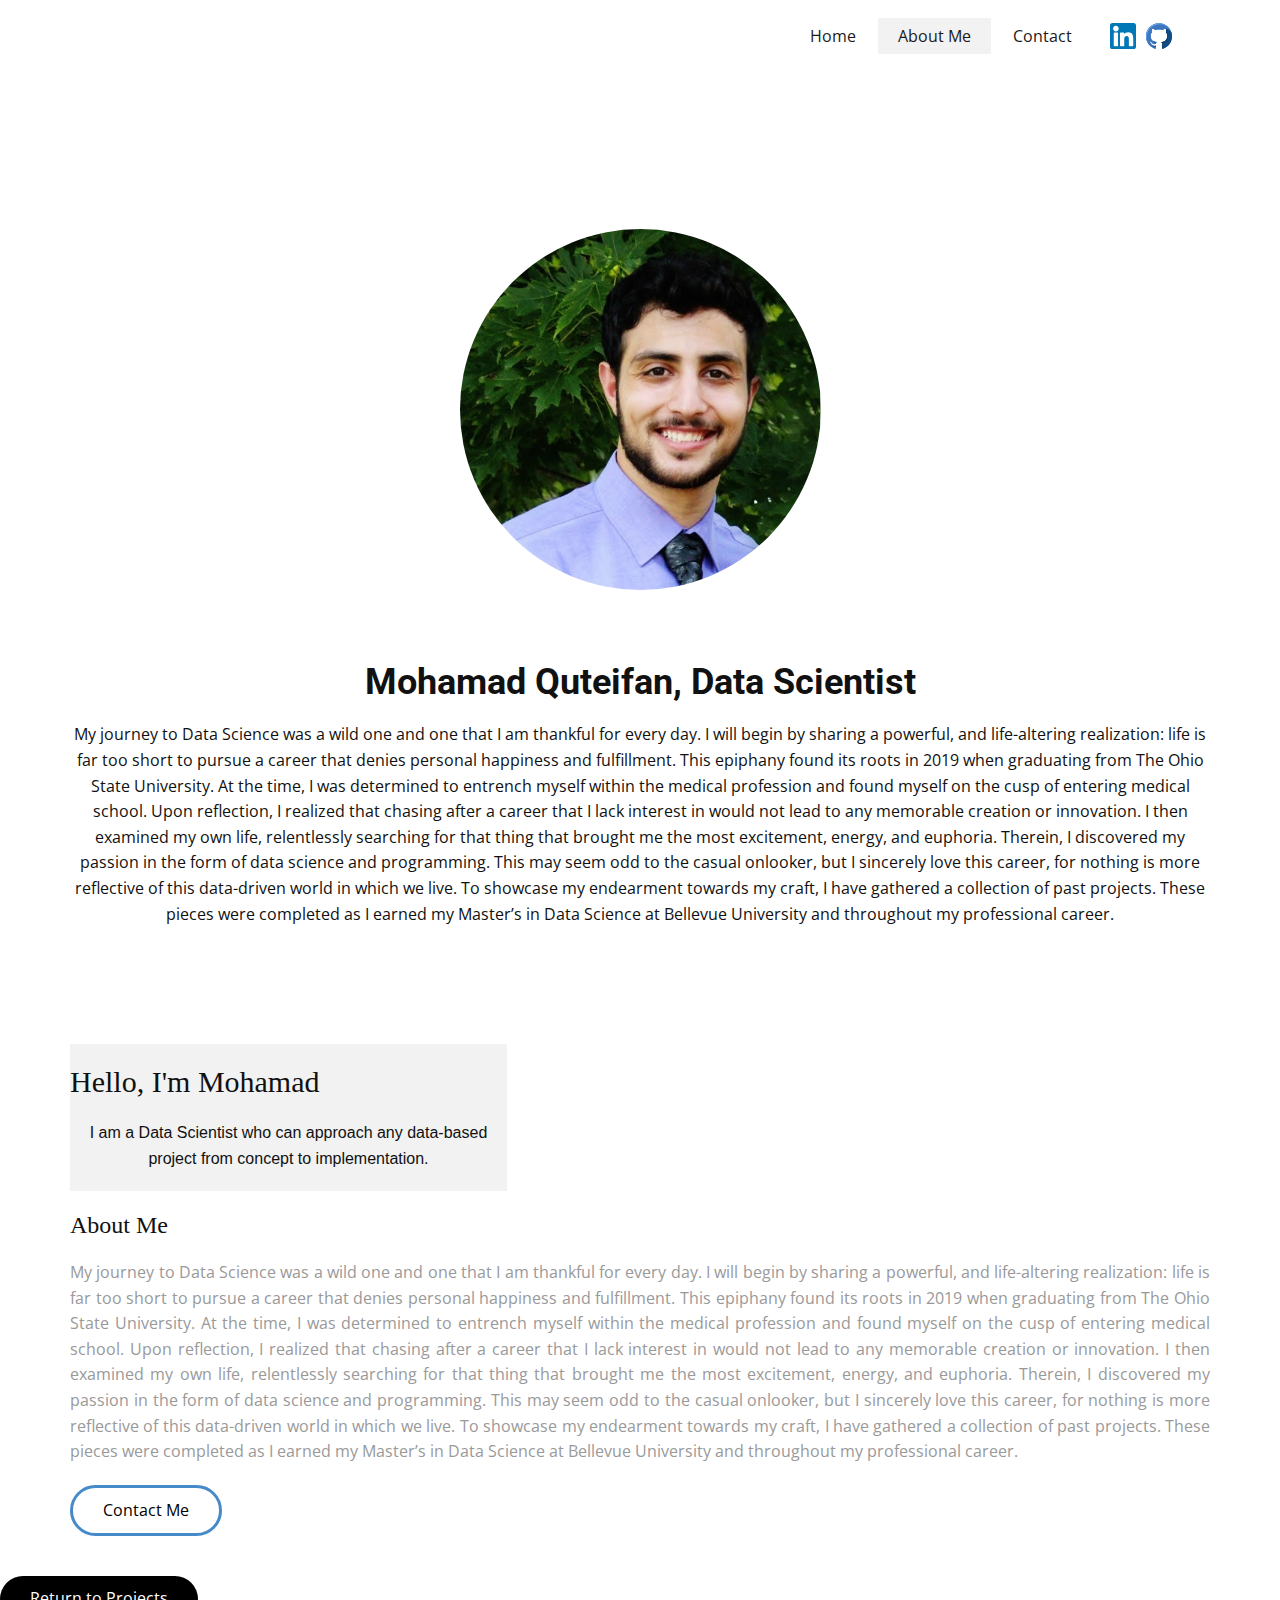
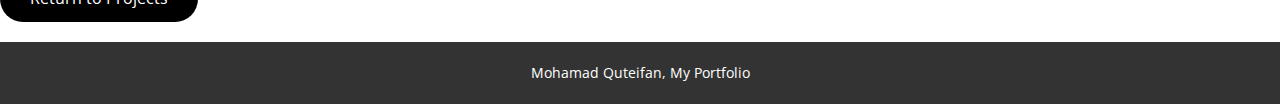
==== commit 5f389be7: "init" ====
--- a/About-Me.html
+++ b/About-Me.html
@@ -93,8 +93,8 @@
               <div class="u-align-center u-container-style u-grey-5 u-layout-cell u-size-23 u-layout-cell-1">
                 <div class="u-container-layout u-container-layout-1">
                   <div class="u-image u-image-circle u-image-1" alt="" data-image-width="601" data-image-height="601"></div>
-                  <h3 class="u-custom-font u-font-georgia u-text u-text-default u-text-1"> Hello, I'm mike</h3>
-                  <p class="u-custom-font u-font-pt-sans u-text u-text-2"> I am a versatile graphic designer who can approach marketing projects from concept to implementation. </p>
+                  <h3 class="u-custom-font u-font-georgia u-text u-text-default u-text-1"> Hello, I'm Mohamad</h3>
+                  <p class="u-custom-font u-font-pt-sans u-text u-text-2">I am a Data Scientist who can approach any data-based project from concept to implementation.</p>
                 </g>
 </g><g><g><path d="M426.368,164.128c-1.216-0.384-2.368-0.8-3.648-1.152c-1.536-0.352-3.072-0.64-4.64-0.896    c-6.08-1.216-12.736-2.08-20.544-2.08c-66.752,0-109.088,48.544-123.04,67.296V160H160v352h114.496V320    c0,0,86.528-120.512,123.04-32c0,79.008,0,224,0,224H512V274.464C512,221.28,475.552,176.96,426.368,164.128z"></path>
 </g>
@@ -108,7 +108,17 @@
               <div class="u-align-justify u-container-style u-layout-cell u-size-37 u-layout-cell-2" data-animation-name="customAnimationIn" data-animation-duration="2000">
                 <div class="u-container-layout u-container-layout-2">
                   <h4 class="u-custom-font u-font-georgia u-text u-text-default u-text-3">About Me</h4>
-                  <p class="u-text u-text-default u-text-grey-40 u-text-4"> The Design Blog features carefully selected good works from studios and designers from around the globe. Ornare arcu dui vivamus arcu felis bibendum ut. Consectetur adipiscing elit duis tristique sollicitudin. Volutpat lacus laoreet non curabitur. Magna fringilla urna porttitor rhoncus. Ultricies leo integer malesuada nunc vel risus commodo viverra.</p>
+                  <p class="u-text u-text-default u-text-grey-40 u-text-4"> My journey to Data Science was a wild one and one that I am thankful for every day. I will begin by sharing a powerful, and life-altering 
+                    realization: life is far too short to pursue a career that denies personal happiness and fulfillment. This epiphany 
+                    found its roots in 2019 when graduating from The Ohio State University. At the time, I was determined to entrench 
+                    myself within the medical profession and found myself on the cusp of entering medical school. Upon reflection, I 
+                    realized that chasing after a career that I lack interest in would not lead to any memorable creation or innovation. 
+                    I then examined my own life, relentlessly searching for that thing that brought me the most excitement, energy, and 
+                    euphoria. Therein, I discovered my passion in the form of data science and programming. This may seem odd to the 
+                    casual onlooker, but I sincerely love this career, for nothing is more reflective of this data-driven world in which
+                     we live. To showcase my endearment towards my craft, I have gathered a collection of past projects. 
+                     These pieces were completed as I earned my Master’s in Data Science at Bellevue University and throughout my 
+                     professional career.</p>
                   <a href="" class="u-active-black u-border-3 u-border-palette-1-base u-btn u-btn-round u-button-style u-hover-black u-none u-radius-50 u-text-active-white u-text-black u-text-hover-white u-btn-1">Contact Me</a>
                 </div>
               </div>
@@ -117,69 +127,6 @@
         </div>
       </div>
     </section>
-           
-           <section class="u-align-center-sm u-align-center-xs u-clearfix u-section-1" id="carousel_1a8f">
-            <div class="u-clearfix u-sheet u-sheet-1">
-              <div class="u-clearfix u-layout-wrap u-layout-wrap-1">
-                <div class="u-gutter-0 u-layout">
-                  <div class="u-layout-row">
-                    <div class="u-align-center u-container-style u-layout-cell u-palette-4-base u-size-23 u-layout-cell-1">
-                      <div class="u-container-layout u-container-layout-1">
-                        <div class="u-image u-image-circle u-image-1" alt="" data-image-width="1000" data-image-height="876"></div>
-                        <h3 class="u-custom-font u-text u-text-default u-text-1"> Hello, I'm Mohamad</h3>
-                        <p class="u-custom-font u-font-pt-sans u-text u-text-2"> I am a Data Scientist who can approach any data-based project from concept to implementation. </p>
-                        <div class="u-social-icons u-spacing-12 u-social-icons-1">
-                          <a class="u-social-url" title="facebook" target="_blank" href="https://facebook.com/name"><span class="u-icon u-social-facebook u-social-icon u-text-white"><svg class="u-svg-link" preserveAspectRatio="xMidYMin slice" viewBox="0 0 112 112" style=""><use xlink:href="#svg-2e4f"></use></svg><svg class="u-svg-content" viewBox="0 0 112 112" x="0" y="0" id="svg-2e4f"><path fill="currentColor" d="M75.5,28.8H65.4c-1.5,0-4,0.9-4,4.3v9.4h13.9l-1.5,15.8H61.4v45.1H42.8V58.3h-8.8V42.4h8.8V32.2
-      c0-7.4,3.4-18.8,18.8-18.8h13.8v15.4H75.5z"></path></svg></span>
-                          </a>
-                          <a class="u-social-url" title="twitter" target="_blank" href="https://twitter.com/name"><span class="u-icon u-social-icon u-social-twitter u-text-white"><svg class="u-svg-link" preserveAspectRatio="xMidYMin slice" viewBox="0 0 112 112" style=""><use xlink:href="#svg-c508"></use></svg><svg class="u-svg-content" viewBox="0 0 112 112" x="0" y="0" id="svg-c508"><path fill="currentColor" d="M92.2,38.2c0,0.8,0,1.6,0,2.3c0,24.3-18.6,52.4-52.6,52.4c-10.6,0.1-20.2-2.9-28.5-8.2
-        c1.4,0.2,2.9,0.2,4.4,0.2c8.7,0,16.7-2.9,23-7.9c-8.1-0.2-14.9-5.5-17.3-12.8c1.1,0.2,2.4,0.2,3.4,0.2c1.6,0,3.3-0.2,4.8-0.7
-        c-8.4-1.6-14.9-9.2-14.9-18c0-0.2,0-0.2,0-0.2c2.5,1.4,5.4,2.2,8.4,2.3c-5-3.3-8.3-8.9-8.3-15.4c0-3.4,1-6.5,2.5-9.2
-        c9.1,11.1,22.7,18.5,38,19.2c-0.2-1.4-0.4-2.8-0.4-4.3c0.1-10,8.3-18.2,18.5-18.2c5.4,0,10.1,2.2,13.5,5.7c4.3-0.8,8.1-2.3,11.7-4.5
-        c-1.4,4.3-4.3,7.9-8.1,10.1c3.7-0.4,7.3-1.4,10.6-2.9C98.9,32.3,95.7,35.5,92.2,38.2z"></path></svg></span>
-                          </a>
-                          <a class="u-social-url" title="instagram" target="_blank" href="https://instagram.com/name"><span class="u-icon u-social-icon u-social-instagram u-text-white"><svg class="u-svg-link" preserveAspectRatio="xMidYMin slice" viewBox="0 0 112 112" style=""><use xlink:href="#svg-9d85"></use></svg><svg class="u-svg-content" viewBox="0 0 112 112" x="0" y="0" id="svg-9d85"><path fill="currentColor" d="M55.9,32.9c-12.8,0-23.2,10.4-23.2,23.2s10.4,23.2,23.2,23.2s23.2-10.4,23.2-23.2S68.7,32.9,55.9,32.9z
-         M55.9,69.4c-7.4,0-13.3-6-13.3-13.3c-0.1-7.4,6-13.3,13.3-13.3s13.3,6,13.3,13.3C69.3,63.5,63.3,69.4,55.9,69.4z"></path><path fill="#FFFFFF" d="M79.7,26.8c-3,0-5.4,2.5-5.4,5.4s2.5,5.4,5.4,5.4c3,0,5.4-2.5,5.4-5.4S82.7,26.8,79.7,26.8z"></path><path fill="currentColor" d="M78.2,11H33.5C21,11,10.8,21.3,10.8,33.7v44.7c0,12.6,10.2,22.8,22.7,22.8h44.7c12.6,0,22.7-10.2,22.7-22.7
-        V33.7C100.8,21.1,90.6,11,78.2,11z M91,78.4c0,7.1-5.8,12.8-12.8,12.8H33.5c-7.1,0-12.8-5.8-12.8-12.8V33.7
-        c0-7.1,5.8-12.8,12.8-12.8h44.7c7.1,0,12.8,5.8,12.8,12.8V78.4z"></path></svg></span>
-                          </a>
-                          <a class="u-social-url" target="_blank" data-type="Custom" title="Custom" href=""><span class="u-icon u-social-custom u-social-icon u-text-white u-icon-4"><svg class="u-svg-link" preserveAspectRatio="xMidYMin slice" viewBox="0 0 512 512" style=""><use xlink:href="#svg-ff0d"></use></svg><svg class="u-svg-content" viewBox="0 0 512 512" x="0px" y="0px" id="svg-ff0d" style="enable-background:new 0 0 512 512;"><g><g><rect y="160" width="114.496" height="352"></rect>
-      </g>
-      </g><g><g><path d="M426.368,164.128c-1.216-0.384-2.368-0.8-3.648-1.152c-1.536-0.352-3.072-0.64-4.64-0.896    c-6.08-1.216-12.736-2.08-20.544-2.08c-66.752,0-109.088,48.544-123.04,67.296V160H160v352h114.496V320    c0,0,86.528-120.512,123.04-32c0,79.008,0,224,0,224H512V274.464C512,221.28,475.552,176.96,426.368,164.128z"></path>
-      </g>
-      </g><g><g><circle cx="56" cy="56" r="56"></circle>
-      </g>
-      </g></svg></span>
-                          </a>
-                        </div>
-                      </div>
-                    </div>
-                    <div class="u-align-center-sm u-align-center-xs u-align-justify-lg u-align-justify-md u-align-justify-xl u-container-style u-layout-cell u-size-37 u-layout-cell-2">
-                      <div class="u-container-layout u-valign-middle u-container-layout-2">
-                        <h4 class="u-custom-font u-font-montserrat u-text u-text-default u-text-3">About Me</h4>
-                        <p class="u-custom-font u-font-montserrat u-text u-text-default u-text-grey-60 u-text-4"> My journey to Data Science was 
-                          a wild one and one that I am thankful for every day. I will begin by sharing a powerful, and life-altering 
-                          realization: life is far too short to pursue a career that denies personal happiness and fulfillment. This epiphany 
-                          found its roots in 2019 when graduating from The Ohio State University. At the time, I was determined to entrench 
-                          myself within the medical profession and found myself on the cusp of entering medical school. Upon reflection, I 
-                          realized that chasing after a career that I lack interest in would not lead to any memorable creation or innovation. 
-                          I then examined my own life, relentlessly searching for that thing that brought me the most excitement, energy, and 
-                          euphoria. Therein, I discovered my passion in the form of data science and programming. This may seem odd to the 
-                          casual onlooker, but I sincerely love this career, for nothing is more reflective of this data-driven world in which
-                           we live. To showcase my endearment towards my craft, I have gathered a collection of past projects. 
-                           These pieces were completed as I earned my Master’s in Data Science at Bellevue University and throughout my 
-                           professional career. 
-                          </p>
-                        <a href="#" class="u-active-black u-border-3 u-border-palette-4-base u-btn u-btn-round u-button-style u-hover-black u-none u-radius-50 u-text-active-white u-text-black u-text-hover-white u-btn-1">Contact Me</a>
-                        <p class="u-custom-font u-font-montserrat u-text u-text-default u-text-5">Image from <a href="" class="u-active-none u-border-1 u-border-active-palette-4-dark-1 u-border-grey-75 u-border-hover-palette-4-dark-1 u-bottom-left-radius-0 u-bottom-right-radius-0 u-btn u-button-link u-button-style u-hover-none u-none u-radius-0 u-text-body-color u-top-left-radius-0 u-top-right-radius-0 u-btn-2"></a>
-                        </p>
-                      </div>
-                    </div>
-                  </div>
-                </div>
-              </div>
-            </div>
-          </section>
         <a href="https://moe94z.github.io/Home.html" target="_blank" class="u-black u-btn u-btn-round u-button-style u-radius-50 u-text-body-alt-color u-btn-1">Return to Projects</a>
       </div>
     </section>
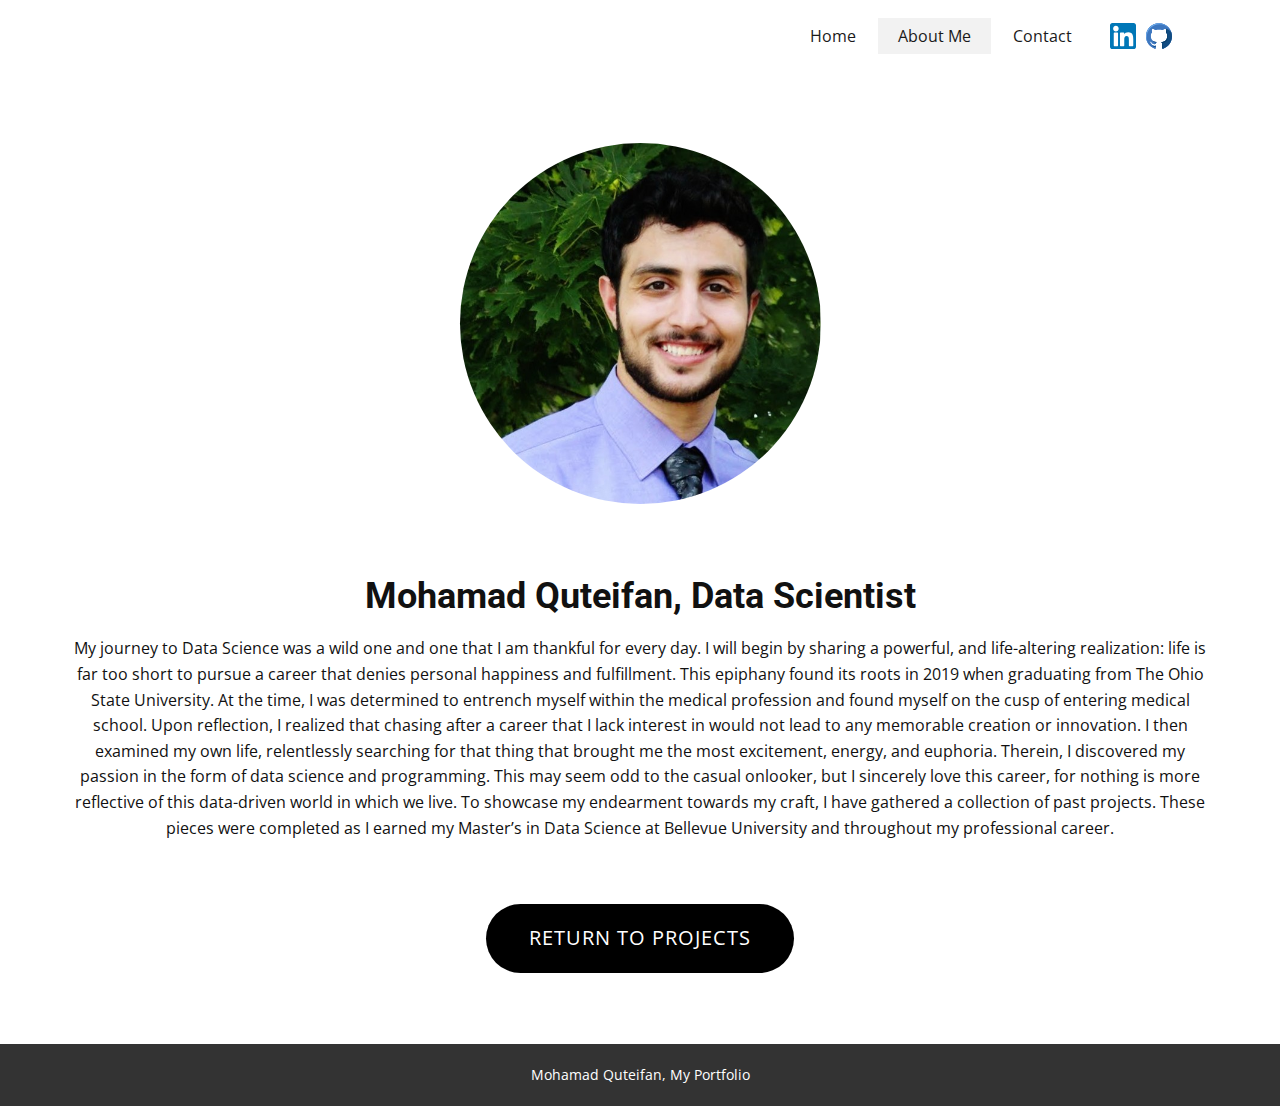
==== commit 0f748eee: "init" ====
--- a/About-Me.html
+++ b/About-Me.html
@@ -72,61 +72,19 @@
       <div class="u-clearfix u-sheet u-valign-middle u-sheet-1">
         <div alt="" class="u-image u-image-circle u-image-1" data-image-width="601" data-image-height="601"></div>
         <h2 class="u-text u-text-1">Mohamad Quteifan, Data Scientist</h2>
-        <p class="u-align-center u-text u-text-3">My journey to Data Science was a wild one and one that I am thankful for every day. I will begin by sharing a powerful, and life-altering 
-          realization: life is far too short to pursue a career that denies personal happiness and fulfillment. This epiphany 
-          found its roots in 2019 when graduating from The Ohio State University. At the time, I was determined to entrench 
-          myself within the medical profession and found myself on the cusp of entering medical school. Upon reflection, I 
-          realized that chasing after a career that I lack interest in would not lead to any memorable creation or innovation. 
-          I then examined my own life, relentlessly searching for that thing that brought me the most excitement, energy, and 
-          euphoria. Therein, I discovered my passion in the form of data science and programming. This may seem odd to the 
-          casual onlooker, but I sincerely love this career, for nothing is more reflective of this data-driven world in which
-           we live. To showcase my endearment towards my craft, I have gathered a collection of past projects. 
-           These pieces were completed as I earned my Master’s in Data Science at Bellevue University and throughout my 
-           professional career. </p>
-        </section>
-           
-      <section class="u-align-center-sm u-align-center-xs u-clearfix u-section-2" id="carousel_ff36">
-      <div class="u-clearfix u-sheet u-valign-middle-xl u-sheet-2">
-        <div class="u-clearfix u-expanded-width u-layout-wrap u-layout-wrap-1">
-          <div class="u-gutter-0 u-layout">
-            <div class="u-layout-row">
-              <div class="u-align-center u-container-style u-grey-5 u-layout-cell u-size-23 u-layout-cell-1">
-                <div class="u-container-layout u-container-layout-1">
-                  <div class="u-image u-image-circle u-image-1" alt="" data-image-width="601" data-image-height="601"></div>
-                  <h3 class="u-custom-font u-font-georgia u-text u-text-default u-text-1"> Hello, I'm Mohamad</h3>
-                  <p class="u-custom-font u-font-pt-sans u-text u-text-2">I am a Data Scientist who can approach any data-based project from concept to implementation.</p>
-                </g>
-</g><g><g><path d="M426.368,164.128c-1.216-0.384-2.368-0.8-3.648-1.152c-1.536-0.352-3.072-0.64-4.64-0.896    c-6.08-1.216-12.736-2.08-20.544-2.08c-66.752,0-109.088,48.544-123.04,67.296V160H160v352h114.496V320    c0,0,86.528-120.512,123.04-32c0,79.008,0,224,0,224H512V274.464C512,221.28,475.552,176.96,426.368,164.128z"></path>
-</g>
-</g><g><g><circle cx="56" cy="56" r="56"></circle>
-</g>
-</g></svg></span>
-                    </a>
-                  </div>
-                </div>
-              </div>
-              <div class="u-align-justify u-container-style u-layout-cell u-size-37 u-layout-cell-2" data-animation-name="customAnimationIn" data-animation-duration="2000">
-                <div class="u-container-layout u-container-layout-2">
-                  <h4 class="u-custom-font u-font-georgia u-text u-text-default u-text-3">About Me</h4>
-                  <p class="u-text u-text-default u-text-grey-40 u-text-4"> My journey to Data Science was a wild one and one that I am thankful for every day. I will begin by sharing a powerful, and life-altering 
-                    realization: life is far too short to pursue a career that denies personal happiness and fulfillment. This epiphany 
-                    found its roots in 2019 when graduating from The Ohio State University. At the time, I was determined to entrench 
-                    myself within the medical profession and found myself on the cusp of entering medical school. Upon reflection, I 
-                    realized that chasing after a career that I lack interest in would not lead to any memorable creation or innovation. 
-                    I then examined my own life, relentlessly searching for that thing that brought me the most excitement, energy, and 
-                    euphoria. Therein, I discovered my passion in the form of data science and programming. This may seem odd to the 
-                    casual onlooker, but I sincerely love this career, for nothing is more reflective of this data-driven world in which
-                     we live. To showcase my endearment towards my craft, I have gathered a collection of past projects. 
-                     These pieces were completed as I earned my Master’s in Data Science at Bellevue University and throughout my 
-                     professional career.</p>
-                  <a href="" class="u-active-black u-border-3 u-border-palette-1-base u-btn u-btn-round u-button-style u-hover-black u-none u-radius-50 u-text-active-white u-text-black u-text-hover-white u-btn-1">Contact Me</a>
-                </div>
-              </div>
-            </div>
-          </div>
-        </div>
-      </div>
-    </section>
+        <p class="u-align-center u-text u-text-3">My journey to Data Science was a
+           wild one and one that I am thankful for every day. I will begin by sharing a powerful, and life-altering 
+           realization: life is far too short to pursue a career that denies personal happiness and fulfillment. 
+           This epiphany found its roots in 2019 when graduating from The Ohio State University. At the time, I was 
+           determined to entrench myself within the medical profession and found myself on the cusp of entering medical 
+           school. Upon reflection, I realized that chasing after a career that I lack interest in would not lead to any 
+           memorable creation or innovation. I then examined my own life, relentlessly searching for that thing that 
+           brought me the most excitement, energy, and euphoria. Therein, I discovered my passion in the form of data 
+           science and programming. This may seem odd to the casual onlooker, but I sincerely love this career, for 
+           nothing is more reflective of this data-driven world in which we live. To showcase my endearment towards my 
+           craft, I have gathered a collection of past projects. These pieces were completed as I earned my Master’s in 
+           Data Science at Bellevue University and throughout my professional career.
+        </p>
         <a href="https://moe94z.github.io/Home.html" target="_blank" class="u-black u-btn u-btn-round u-button-style u-radius-50 u-text-body-alt-color u-btn-1">Return to Projects</a>
       </div>
     </section>
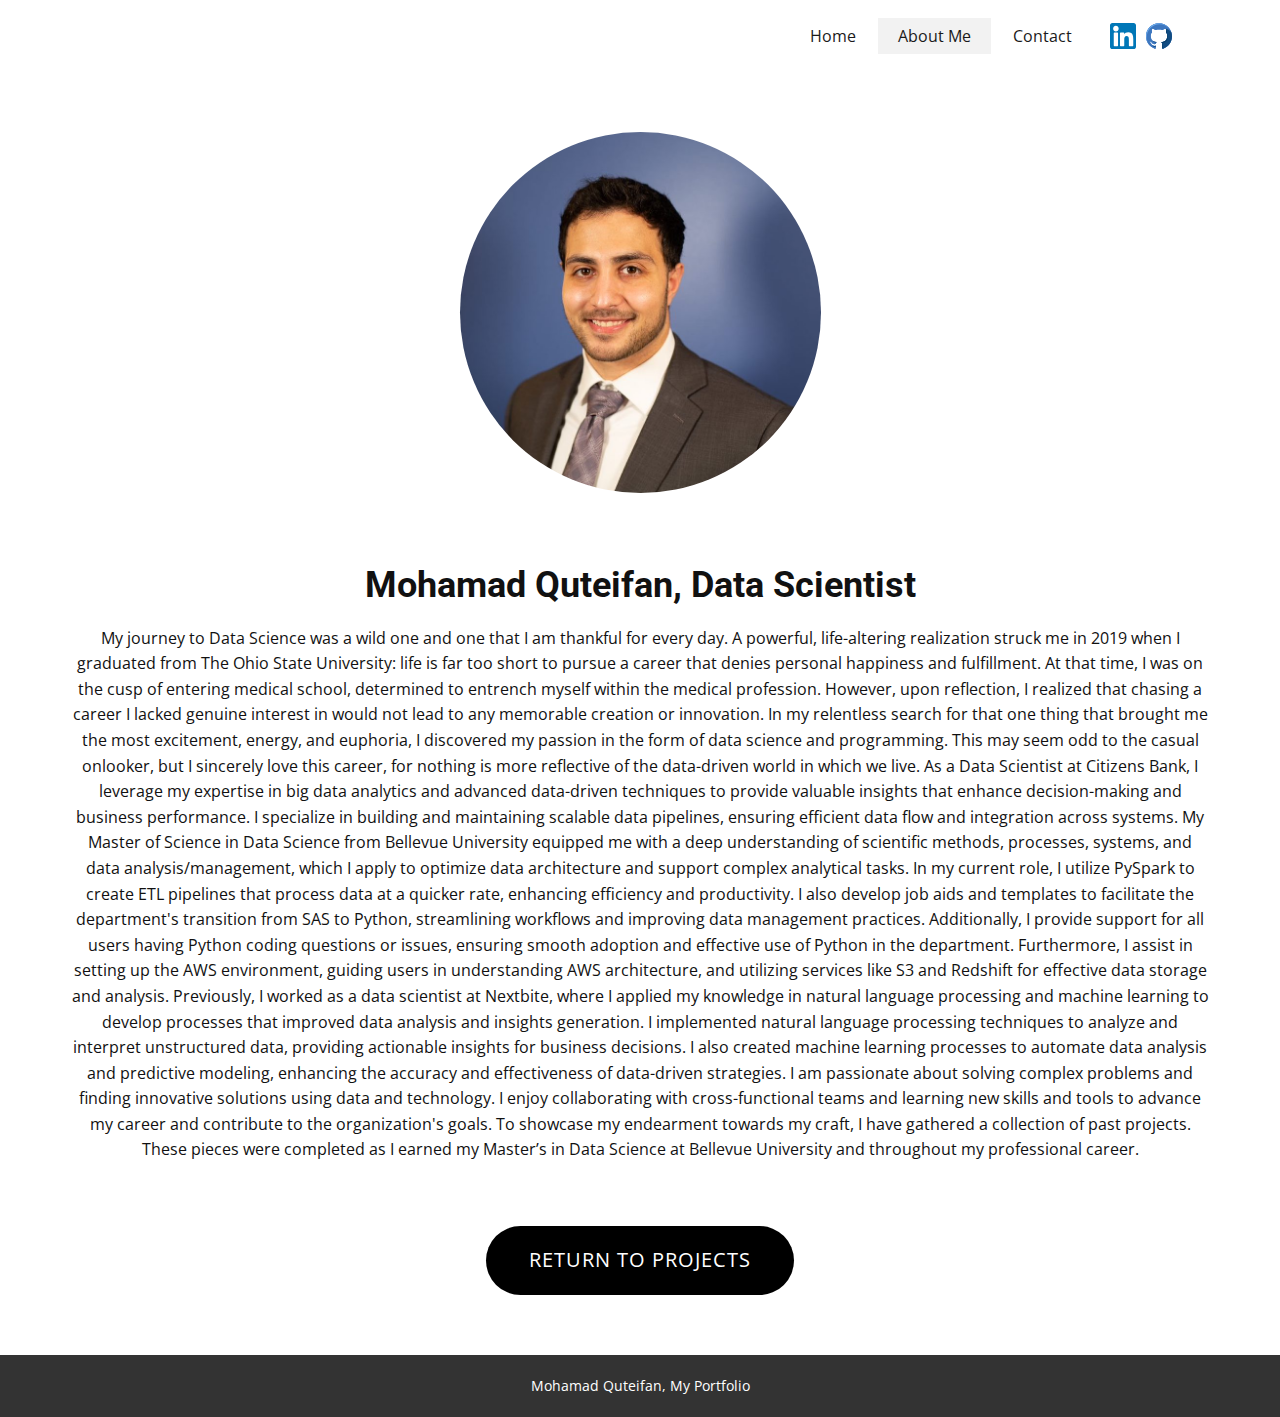
==== commit df777ca2: "Update About-Me.html" ====
--- a/About-Me.html
+++ b/About-Me.html
@@ -22,7 +22,7 @@
 		"url": "index.html",
 		"sameAs": [
 				"https://www.linkedin.com/in/mohamad-quteifan",
-				"https://github.com/moe94z/job_portfolio"
+				"https://github.com/moe94z"
 		]
 }</script>
     <meta property="og:title" content="About Me">
@@ -35,7 +35,7 @@
         <div class="u-social-icons u-spacing-10 u-social-icons-1">
           <a class="u-social-url" title="LinkedIn" target="_blank" href="https://www.linkedin.com/in/mohamad-quteifan"><span class="u-icon u-icon-circle u-social-facebook u-social-icon u-icon-1"><svg class="u-svg-link" preserveAspectRatio="xMidYMin slice" viewBox="0 0 382 382" style=""><use xmlns:xlink="http://www.w3.org/1999/xlink" xlink:href="#svg-62d9"></use></svg><svg class="u-svg-content" viewBox="0 0 382 382" x="0px" y="0px" id="svg-62d9" style="enable-background:new 0 0 382 382;"><path style="fill:currentColor;" d="M347.445,0H34.555C15.471,0,0,15.471,0,34.555v312.889C0,366.529,15.471,382,34.555,382h312.889  C366.529,382,382,366.529,382,347.444V34.555C382,15.471,366.529,0,347.445,0z M118.207,329.844c0,5.554-4.502,10.056-10.056,10.056  H65.345c-5.554,0-10.056-4.502-10.056-10.056V150.403c0-5.554,4.502-10.056,10.056-10.056h42.806  c5.554,0,10.056,4.502,10.056,10.056V329.844z M86.748,123.432c-22.459,0-40.666-18.207-40.666-40.666S64.289,42.1,86.748,42.1  s40.666,18.207,40.666,40.666S109.208,123.432,86.748,123.432z M341.91,330.654c0,5.106-4.14,9.246-9.246,9.246H286.73  c-5.106,0-9.246-4.14-9.246-9.246v-84.168c0-12.556,3.683-55.021-32.813-55.021c-28.309,0-34.051,29.066-35.204,42.11v97.079  c0,5.106-4.139,9.246-9.246,9.246h-44.426c-5.106,0-9.246-4.14-9.246-9.246V149.593c0-5.106,4.14-9.246,9.246-9.246h44.426  c5.106,0,9.246,4.14,9.246,9.246v15.655c10.497-15.753,26.097-27.912,59.312-27.912c73.552,0,73.131,68.716,73.131,106.472  L341.91,330.654L341.91,330.654z"></path></svg></span>
           </a>
-          <a class="u-social-url" title="Github" target="_blank" href="https://github.com/moe94z/job_portfolio"><span class="u-icon u-icon-circle u-social-icon u-social-twitter u-icon-2"><svg class="u-svg-link" preserveAspectRatio="xMidYMin slice" viewBox="0 0 496 496" style=""><use xmlns:xlink="http://www.w3.org/1999/xlink" xlink:href="#svg-66b6"></use></svg><svg class="u-svg-content" viewBox="0 0 496 496" x="0px" y="0px" id="svg-66b6" style="enable-background:new 0 0 496 496;"><path id="SVGCleanerId_0" style="fill:#3E77BF;" d="M247.992,5.163C111.048,5.163,0,116.627,0,254.163  c0,109.992,71.048,203.32,169.632,236.24c12.392,2.296,16.912-5.392,16.912-12c0-5.904-0.216-21.56-0.336-42.344  c-69,15.064-83.552-33.376-83.552-33.376c-11.264-28.768-27.52-36.408-27.52-36.408c-22.528-15.456,1.696-15.16,1.696-15.16  c24.88,1.752,37.976,25.672,37.976,25.672c22.144,38.048,58.064,27.048,72.192,20.672c2.232-16.08,8.656-27.064,15.736-33.28  c-55.056-6.296-112.944-27.64-112.944-123.04c0-27.176,9.656-49.408,25.52-66.832c-2.568-6.296-11.072-31.6,2.416-65.872  c0,0,20.832-6.688,68.2,25.52c19.784-5.52,41-8.28,62.096-8.392c21.048,0.112,42.28,2.864,62.096,8.392  c47.328-32.208,68.128-25.52,68.128-25.52c13.52,34.272,5.016,59.576,2.456,65.872c15.904,17.424,25.504,39.648,25.504,66.832  c0,95.64-57.984,116.68-113.232,122.856c8.904,7.688,16.832,22.872,16.832,46.112c0,33.296-0.296,60.128-0.296,68.296  c0,6.672,4.472,14.424,17.048,11.968C425.016,457.387,496,364.123,496,254.163C496,116.627,384.952,5.163,247.992,5.163z"></path><g><path id="SVGCleanerId_0_1_" style="fill:#3E77BF;" d="M247.992,5.163C111.048,5.163,0,116.627,0,254.163   c0,109.992,71.048,203.32,169.632,236.24c12.392,2.296,16.912-5.392,16.912-12c0-5.904-0.216-21.56-0.336-42.344   c-69,15.064-83.552-33.376-83.552-33.376c-11.264-28.768-27.52-36.408-27.52-36.408c-22.528-15.456,1.696-15.16,1.696-15.16   c24.88,1.752,37.976,25.672,37.976,25.672c22.144,38.048,58.064,27.048,72.192,20.672c2.232-16.08,8.656-27.064,15.736-33.28   c-55.056-6.296-112.944-27.64-112.944-123.04c0-27.176,9.656-49.408,25.52-66.832c-2.568-6.296-11.072-31.6,2.416-65.872   c0,0,20.832-6.688,68.2,25.52c19.784-5.52,41-8.28,62.096-8.392c21.048,0.112,42.28,2.864,62.096,8.392   c47.328-32.208,68.128-25.52,68.128-25.52c13.52,34.272,5.016,59.576,2.456,65.872c15.904,17.424,25.504,39.648,25.504,66.832   c0,95.64-57.984,116.68-113.232,122.856c8.904,7.688,16.832,22.872,16.832,46.112c0,33.296-0.296,60.128-0.296,68.296   c0,6.672,4.472,14.424,17.048,11.968C425.016,457.387,496,364.123,496,254.163C496,116.627,384.952,5.163,247.992,5.163z"></path>
+          <a class="u-social-url" title="Github" target="_blank" href="https://github.com/moe94z"><span class="u-icon u-icon-circle u-social-icon u-social-twitter u-icon-2"><svg class="u-svg-link" preserveAspectRatio="xMidYMin slice" viewBox="0 0 496 496" style=""><use xmlns:xlink="http://www.w3.org/1999/xlink" xlink:href="#svg-66b6"></use></svg><svg class="u-svg-content" viewBox="0 0 496 496" x="0px" y="0px" id="svg-66b6" style="enable-background:new 0 0 496 496;"><path id="SVGCleanerId_0" style="fill:#3E77BF;" d="M247.992,5.163C111.048,5.163,0,116.627,0,254.163  c0,109.992,71.048,203.32,169.632,236.24c12.392,2.296,16.912-5.392,16.912-12c0-5.904-0.216-21.56-0.336-42.344  c-69,15.064-83.552-33.376-83.552-33.376c-11.264-28.768-27.52-36.408-27.52-36.408c-22.528-15.456,1.696-15.16,1.696-15.16  c24.88,1.752,37.976,25.672,37.976,25.672c22.144,38.048,58.064,27.048,72.192,20.672c2.232-16.08,8.656-27.064,15.736-33.28  c-55.056-6.296-112.944-27.64-112.944-123.04c0-27.176,9.656-49.408,25.52-66.832c-2.568-6.296-11.072-31.6,2.416-65.872  c0,0,20.832-6.688,68.2,25.52c19.784-5.52,41-8.28,62.096-8.392c21.048,0.112,42.28,2.864,62.096,8.392  c47.328-32.208,68.128-25.52,68.128-25.52c13.52,34.272,5.016,59.576,2.456,65.872c15.904,17.424,25.504,39.648,25.504,66.832  c0,95.64-57.984,116.68-113.232,122.856c8.904,7.688,16.832,22.872,16.832,46.112c0,33.296-0.296,60.128-0.296,68.296  c0,6.672,4.472,14.424,17.048,11.968C425.016,457.387,496,364.123,496,254.163C496,116.627,384.952,5.163,247.992,5.163z"></path><g><path id="SVGCleanerId_0_1_" style="fill:#3E77BF;" d="M247.992,5.163C111.048,5.163,0,116.627,0,254.163   c0,109.992,71.048,203.32,169.632,236.24c12.392,2.296,16.912-5.392,16.912-12c0-5.904-0.216-21.56-0.336-42.344   c-69,15.064-83.552-33.376-83.552-33.376c-11.264-28.768-27.52-36.408-27.52-36.408c-22.528-15.456,1.696-15.16,1.696-15.16   c24.88,1.752,37.976,25.672,37.976,25.672c22.144,38.048,58.064,27.048,72.192,20.672c2.232-16.08,8.656-27.064,15.736-33.28   c-55.056-6.296-112.944-27.64-112.944-123.04c0-27.176,9.656-49.408,25.52-66.832c-2.568-6.296-11.072-31.6,2.416-65.872   c0,0,20.832-6.688,68.2,25.52c19.784-5.52,41-8.28,62.096-8.392c21.048,0.112,42.28,2.864,62.096,8.392   c47.328-32.208,68.128-25.52,68.128-25.52c13.52,34.272,5.016,59.576,2.456,65.872c15.904,17.424,25.504,39.648,25.504,66.832   c0,95.64-57.984,116.68-113.232,122.856c8.904,7.688,16.832,22.872,16.832,46.112c0,33.296-0.296,60.128-0.296,68.296   c0,6.672,4.472,14.424,17.048,11.968C425.016,457.387,496,364.123,496,254.163C496,116.627,384.952,5.163,247.992,5.163z"></path>
 </g><g><path style="fill:#114C82;" d="M378.496,109.131c13.128,33.904,4.752,58.928,2.2,65.176c15.904,17.424,25.504,39.648,25.504,66.832   c0,95.64-57.984,116.68-113.232,122.856c8.904,7.688,16.832,22.872,16.832,46.112c0,33.296-0.296,60.128-0.296,68.296   c0,6.672,4.472,14.424,17.048,11.968C425.016,457.387,496,364.123,496,254.163c0-29.56-5.152-57.896-14.568-84.2   C447.24,133.963,409.184,109.987,378.496,109.131z"></path><path style="fill:#114C82;" d="M192.976,377.323c2.784-5.616,6.184-9.984,9.76-13.144c-30.176-3.456-61.168-11.512-83.048-33.744   C136.52,358.451,163.928,371.195,192.976,377.323z"></path>
 </g><path style="fill:#6CA9EA;" d="M12.912,270.947c0-137.536,111.048-249,247.992-249c76.04,0,144.056,34.392,189.536,88.488  C405.52,46.755,331.616,5.163,247.992,5.163C111.048,5.163,0,116.627,0,254.163c0,61.32,22.12,117.424,58.752,160.792  C29.944,374.291,12.912,324.643,12.912,270.947z"></path><path style="fill:#083E66;" d="M322.712,426.899c0-23.232-7.928-38.44-16.832-46.128c55.248-6.16,113.24-27.216,113.24-122.848  c0-27.184-9.6-49.4-25.52-66.824c2.576-6.296,11.096-31.608-2.456-65.872c0,0-2.576-0.792-7.896-0.488  c5.808,25.84-0.416,44.32-2.552,49.568c15.904,17.424,25.504,39.648,25.504,66.832c0,95.64-57.984,116.68-113.232,122.856  c8.904,7.688,16.832,22.872,16.832,46.112c0,33.296-0.296,60.128-0.296,68.296c0,5.872,3.496,12.568,12.92,12.408  C322.488,479.555,322.712,455.659,322.712,426.899z"></path><path style="fill:#114C82;" d="M117.464,423.995c5.208,10.72,22.712,36.4,68.888,30.992c-0.064-5.648-0.112-11.976-0.144-18.928  C150.584,443.835,129.552,434.667,117.464,423.995z"></path><path style="fill:#6CA9EA;" d="M126.368,391.387c-1.592-2.4-4.576-6.472-8.904-10.544  C120.272,385.011,123.256,388.507,126.368,391.387z"></path></svg></span>
           </a>
@@ -72,18 +72,18 @@
       <div class="u-clearfix u-sheet u-valign-middle u-sheet-1">
         <div alt="" class="u-image u-image-circle u-image-1" data-image-width="601" data-image-height="601"></div>
         <h2 class="u-text u-text-1">Mohamad Quteifan, Data Scientist</h2>
-        <p class="u-align-center u-text u-text-3">My journey to Data Science was a
-           wild one and one that I am thankful for every day. I will begin by sharing a powerful, and life-altering 
-           realization: life is far too short to pursue a career that denies personal happiness and fulfillment. 
-           This epiphany found its roots in 2019 when graduating from The Ohio State University. At the time, I was 
-           determined to entrench myself within the medical profession and found myself on the cusp of entering medical 
-           school. Upon reflection, I realized that chasing after a career that I lack interest in would not lead to any 
-           memorable creation or innovation. I then examined my own life, relentlessly searching for that thing that 
-           brought me the most excitement, energy, and euphoria. Therein, I discovered my passion in the form of data 
-           science and programming. This may seem odd to the casual onlooker, but I sincerely love this career, for 
-           nothing is more reflective of this data-driven world in which we live. To showcase my endearment towards my 
-           craft, I have gathered a collection of past projects. These pieces were completed as I earned my Master’s in 
-           Data Science at Bellevue University and throughout my professional career.
+        <p class="u-align-center u-text u-text-3">My journey to Data Science was a wild one and one that I am thankful for every day. A powerful, life-altering realization struck me in 2019 when I graduated from The Ohio State University: life is far too short to pursue a career that denies personal happiness and fulfillment. At that time, I was on the cusp of entering medical school, determined to entrench myself within the medical profession. However, upon reflection, I realized that chasing a career I lacked genuine interest in would not lead to any memorable creation or innovation.
+		In my relentless search for that one thing that brought me the most excitement, energy, and euphoria, I discovered my passion in the form of data science and programming. This may seem odd to the casual onlooker, but I sincerely love this career, for nothing is more reflective of the data-driven world in which we live.
+
+As a Data Scientist at Citizens Bank, I leverage my expertise in big data analytics and advanced data-driven techniques to provide valuable insights that enhance decision-making and business performance. I specialize in building and maintaining scalable data pipelines, ensuring efficient data flow and integration across systems. My Master of Science in Data Science from Bellevue University equipped me with a deep understanding of scientific methods, processes, systems, and data analysis/management, which I apply to optimize data architecture and support complex analytical tasks.
+
+In my current role, I utilize PySpark to create ETL pipelines that process data at a quicker rate, enhancing efficiency and productivity. I also develop job aids and templates to facilitate the department's transition from SAS to Python, streamlining workflows and improving data management practices. Additionally, I provide support for all users having Python coding questions or issues, ensuring smooth adoption and effective use of Python in the department. Furthermore, I assist in setting up the AWS environment, guiding users in understanding AWS architecture, and utilizing services like S3 and Redshift for effective data storage and analysis.
+
+Previously, I worked as a data scientist at Nextbite, where I applied my knowledge in natural language processing and machine learning to develop processes that improved data analysis and insights generation. I implemented natural language processing techniques to analyze and interpret unstructured data, providing actionable insights for business decisions. I also created machine learning processes to automate data analysis and predictive modeling, enhancing the accuracy and effectiveness of data-driven strategies.
+
+I am passionate about solving complex problems and finding innovative solutions using data and technology. I enjoy collaborating with cross-functional teams and learning new skills and tools to advance my career and contribute to the organization's goals.
+
+To showcase my endearment towards my craft, I have gathered a collection of past projects. These pieces were completed as I earned my Master’s in Data Science at Bellevue University and throughout my professional career.
         </p>
         <a href="https://moe94z.github.io/Home.html" target="_blank" class="u-black u-btn u-btn-round u-button-style u-radius-50 u-text-body-alt-color u-btn-1">Return to Projects</a>
       </div>
@@ -94,4 +94,4 @@
         <p class="u-small-text u-text u-text-variant u-text-1">Mohamad Quteifan, My Portfolio</p>
       </div></footer>
   </body>
-</html>+</html>
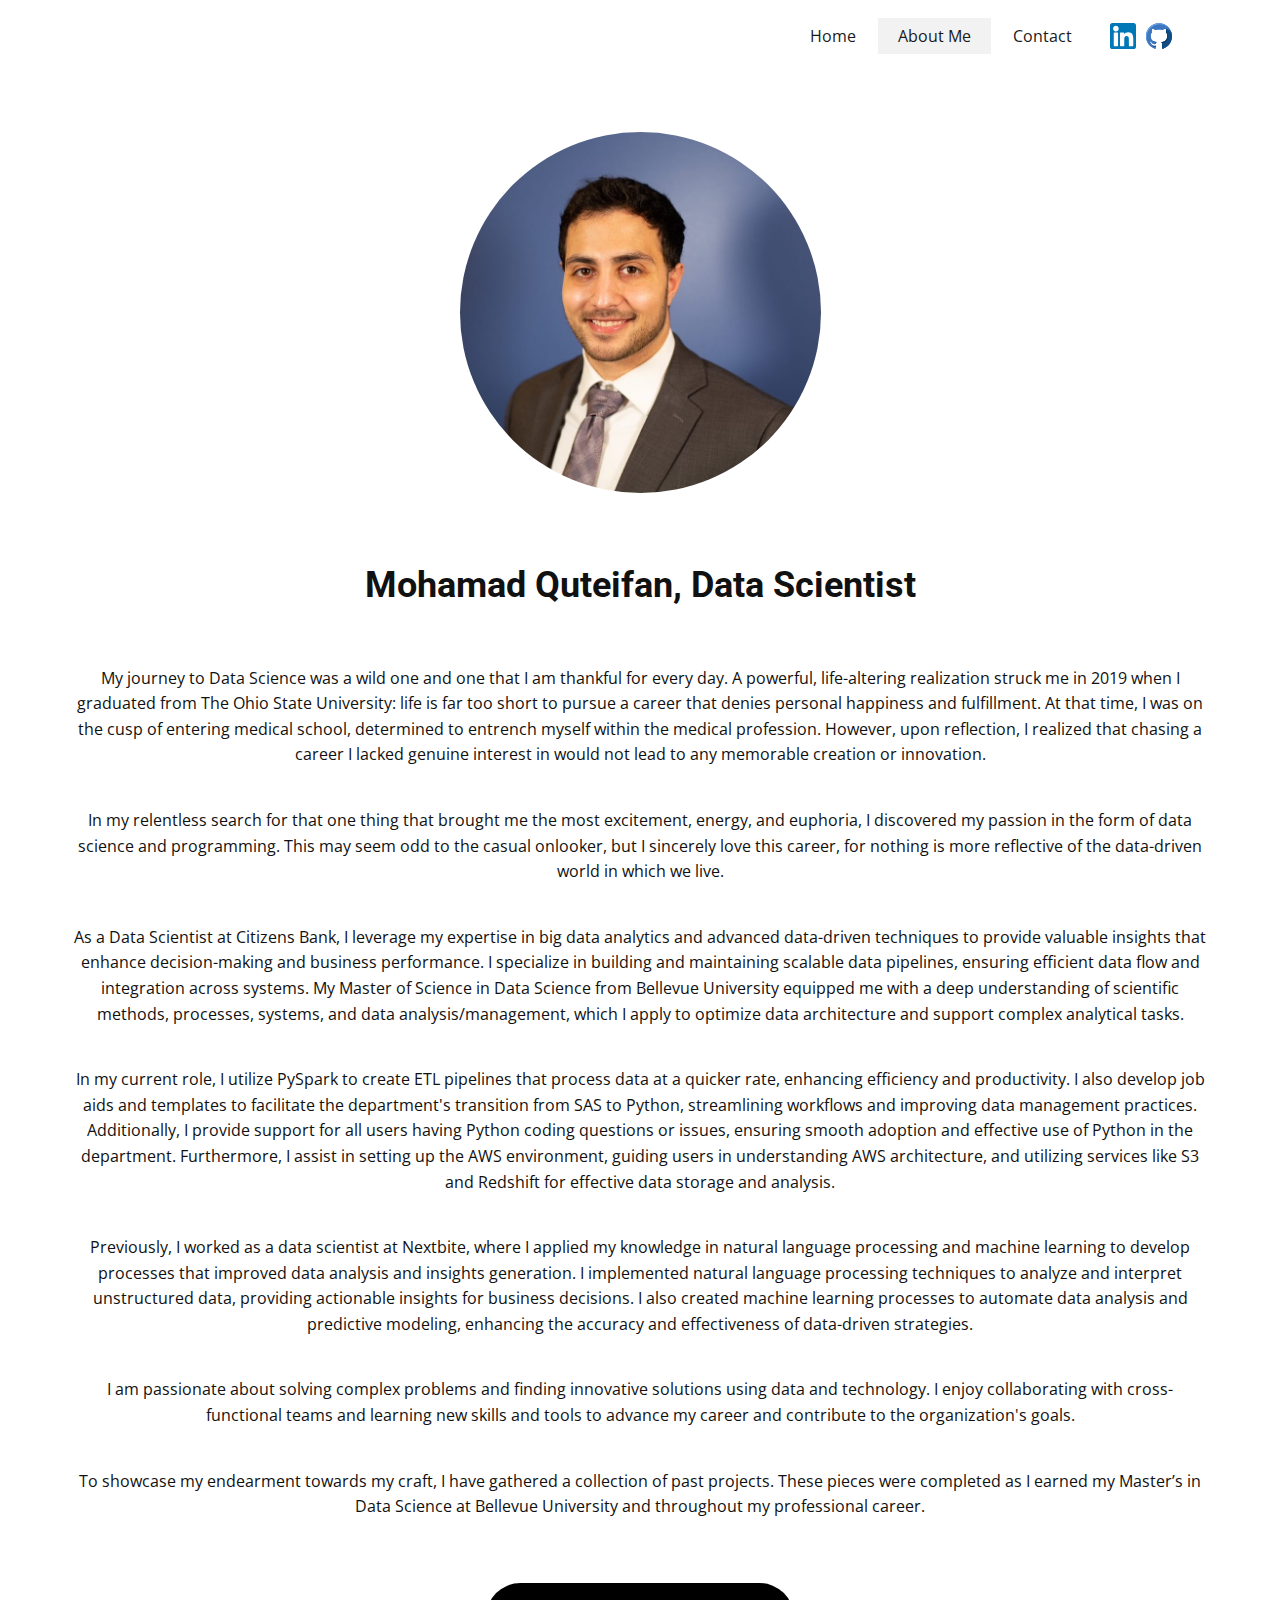
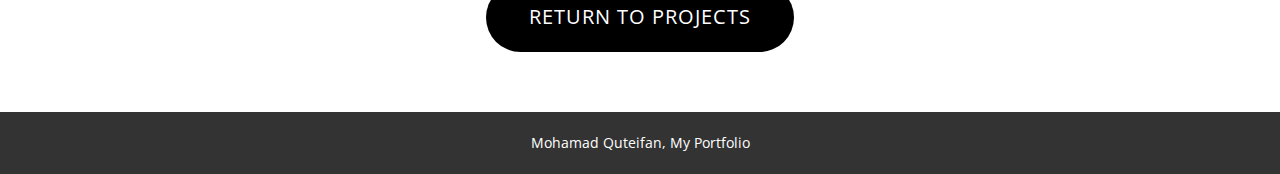
==== commit 7a108acb: "Update About-Me.html" ====
--- a/About-Me.html
+++ b/About-Me.html
@@ -72,19 +72,20 @@
       <div class="u-clearfix u-sheet u-valign-middle u-sheet-1">
         <div alt="" class="u-image u-image-circle u-image-1" data-image-width="601" data-image-height="601"></div>
         <h2 class="u-text u-text-1">Mohamad Quteifan, Data Scientist</h2>
-        <p class="u-align-center u-text u-text-3">My journey to Data Science was a wild one and one that I am thankful for every day. A powerful, life-altering realization struck me in 2019 when I graduated from The Ohio State University: life is far too short to pursue a career that denies personal happiness and fulfillment. At that time, I was on the cusp of entering medical school, determined to entrench myself within the medical profession. However, upon reflection, I realized that chasing a career I lacked genuine interest in would not lead to any memorable creation or innovation.
-		In my relentless search for that one thing that brought me the most excitement, energy, and euphoria, I discovered my passion in the form of data science and programming. This may seem odd to the casual onlooker, but I sincerely love this career, for nothing is more reflective of the data-driven world in which we live.
+        <p class="u-align-center u-text u-text-3"><p>My journey to Data Science was a wild one and one that I am thankful for every day. A powerful, life-altering realization struck me in 2019 when I graduated from The Ohio State University: life is far too short to pursue a career that denies personal happiness and fulfillment. At that time, I was on the cusp of entering medical school, determined to entrench myself within the medical profession. However, upon reflection, I realized that chasing a career I lacked genuine interest in would not lead to any memorable creation or innovation.</p>
 
-As a Data Scientist at Citizens Bank, I leverage my expertise in big data analytics and advanced data-driven techniques to provide valuable insights that enhance decision-making and business performance. I specialize in building and maintaining scalable data pipelines, ensuring efficient data flow and integration across systems. My Master of Science in Data Science from Bellevue University equipped me with a deep understanding of scientific methods, processes, systems, and data analysis/management, which I apply to optimize data architecture and support complex analytical tasks.
+	<p>In my relentless search for that one thing that brought me the most excitement, energy, and euphoria, I discovered my passion in the form of data science and programming. This may seem odd to the casual onlooker, but I sincerely love this career, for nothing is more reflective of the data-driven world in which we live.</p>
 
-In my current role, I utilize PySpark to create ETL pipelines that process data at a quicker rate, enhancing efficiency and productivity. I also develop job aids and templates to facilitate the department's transition from SAS to Python, streamlining workflows and improving data management practices. Additionally, I provide support for all users having Python coding questions or issues, ensuring smooth adoption and effective use of Python in the department. Furthermore, I assist in setting up the AWS environment, guiding users in understanding AWS architecture, and utilizing services like S3 and Redshift for effective data storage and analysis.
+	<p>As a Data Scientist at Citizens Bank, I leverage my expertise in big data analytics and advanced data-driven techniques to provide valuable insights that enhance decision-making and business performance. I specialize in building and maintaining scalable data pipelines, ensuring efficient data flow and integration across systems. My Master of Science in Data Science from Bellevue University equipped me with a deep understanding of scientific methods, processes, systems, and data analysis/management, which I apply to optimize data architecture and support complex analytical tasks.</p>
 
-Previously, I worked as a data scientist at Nextbite, where I applied my knowledge in natural language processing and machine learning to develop processes that improved data analysis and insights generation. I implemented natural language processing techniques to analyze and interpret unstructured data, providing actionable insights for business decisions. I also created machine learning processes to automate data analysis and predictive modeling, enhancing the accuracy and effectiveness of data-driven strategies.
+	<p>In my current role, I utilize PySpark to create ETL pipelines that process data at a quicker rate, enhancing efficiency and productivity. I also develop job aids and templates to facilitate the department's transition from SAS to Python, streamlining workflows and improving data management practices. Additionally, I provide support for all users having Python coding questions or issues, ensuring smooth adoption and effective use of Python in the department. Furthermore, I assist in setting up the AWS environment, guiding users in understanding AWS architecture, and utilizing services like S3 and Redshift for effective data storage and analysis.</p>
 
-I am passionate about solving complex problems and finding innovative solutions using data and technology. I enjoy collaborating with cross-functional teams and learning new skills and tools to advance my career and contribute to the organization's goals.
+	<p>Previously, I worked as a data scientist at Nextbite, where I applied my knowledge in natural language processing and machine learning to develop processes that improved data analysis and insights generation. I implemented natural language processing techniques to analyze and interpret unstructured data, providing actionable insights for business decisions. I also created machine learning processes to automate data analysis and predictive modeling, enhancing the accuracy and effectiveness of data-driven strategies.</p>
 
-To showcase my endearment towards my craft, I have gathered a collection of past projects. These pieces were completed as I earned my Master’s in Data Science at Bellevue University and throughout my professional career.
-        </p>
+	<p>I am passionate about solving complex problems and finding innovative solutions using data and technology. I enjoy collaborating with cross-functional teams and learning new skills and tools to advance my career and contribute to the organization's goals.</p>
+
+	<p>To showcase my endearment towards my craft, I have gathered a collection of past projects. These pieces were completed as I earned my Master’s in Data Science at Bellevue University and throughout my professional career.</p>
+
         <a href="https://moe94z.github.io/Home.html" target="_blank" class="u-black u-btn u-btn-round u-button-style u-radius-50 u-text-body-alt-color u-btn-1">Return to Projects</a>
       </div>
     </section>
